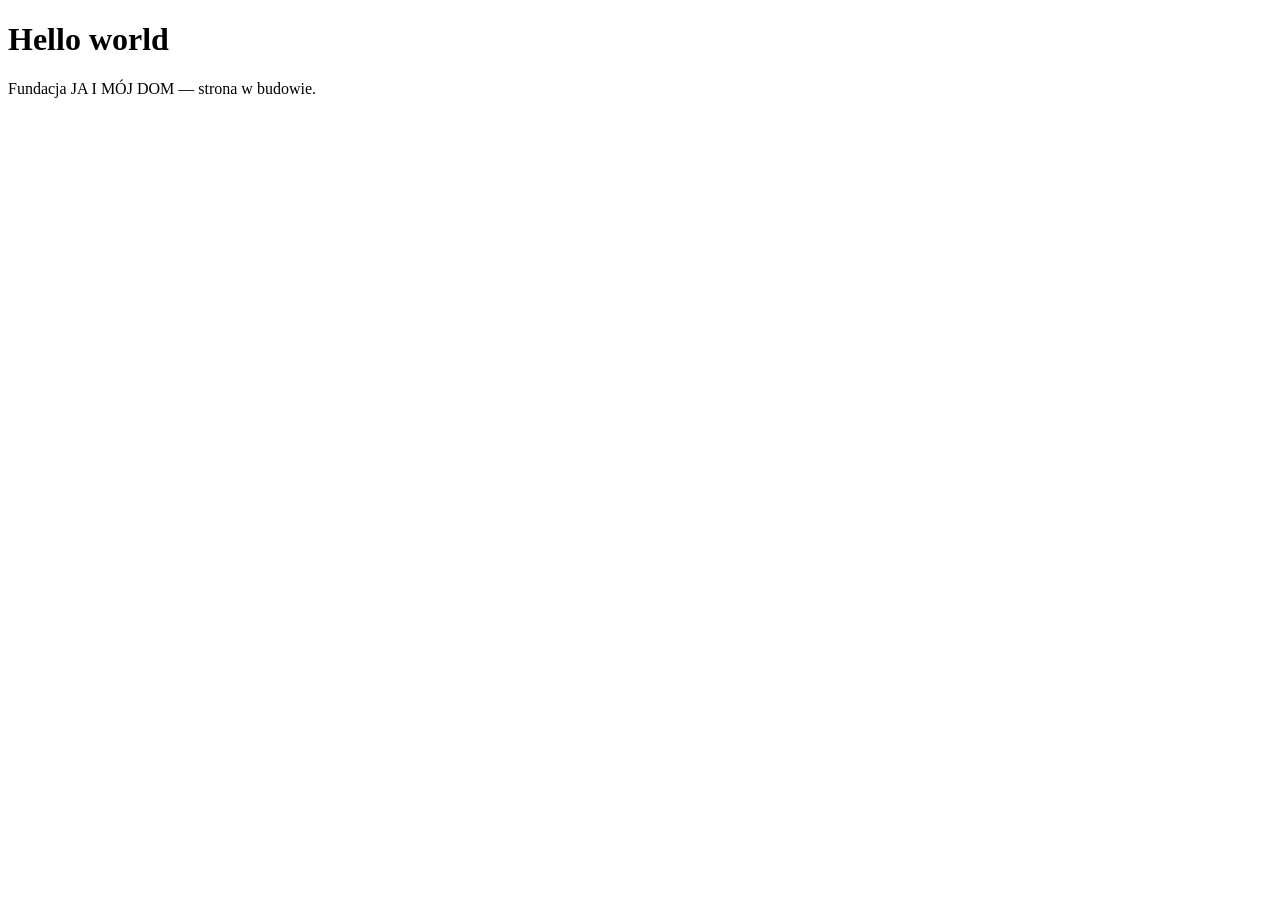
==== index.html @ e2058519 "Hello world" ====
<!doctype html>
<html lang="pl">
<head><meta charset="utf-8"><meta name="viewport" content="width=device-width,initial-scale=1"><title>Fundacja JA I MÓJ DOM</title></head>
<body><h1>Hello world</h1><p>Fundacja JA I MÓJ DOM — strona w budowie.</p></body>
</html>
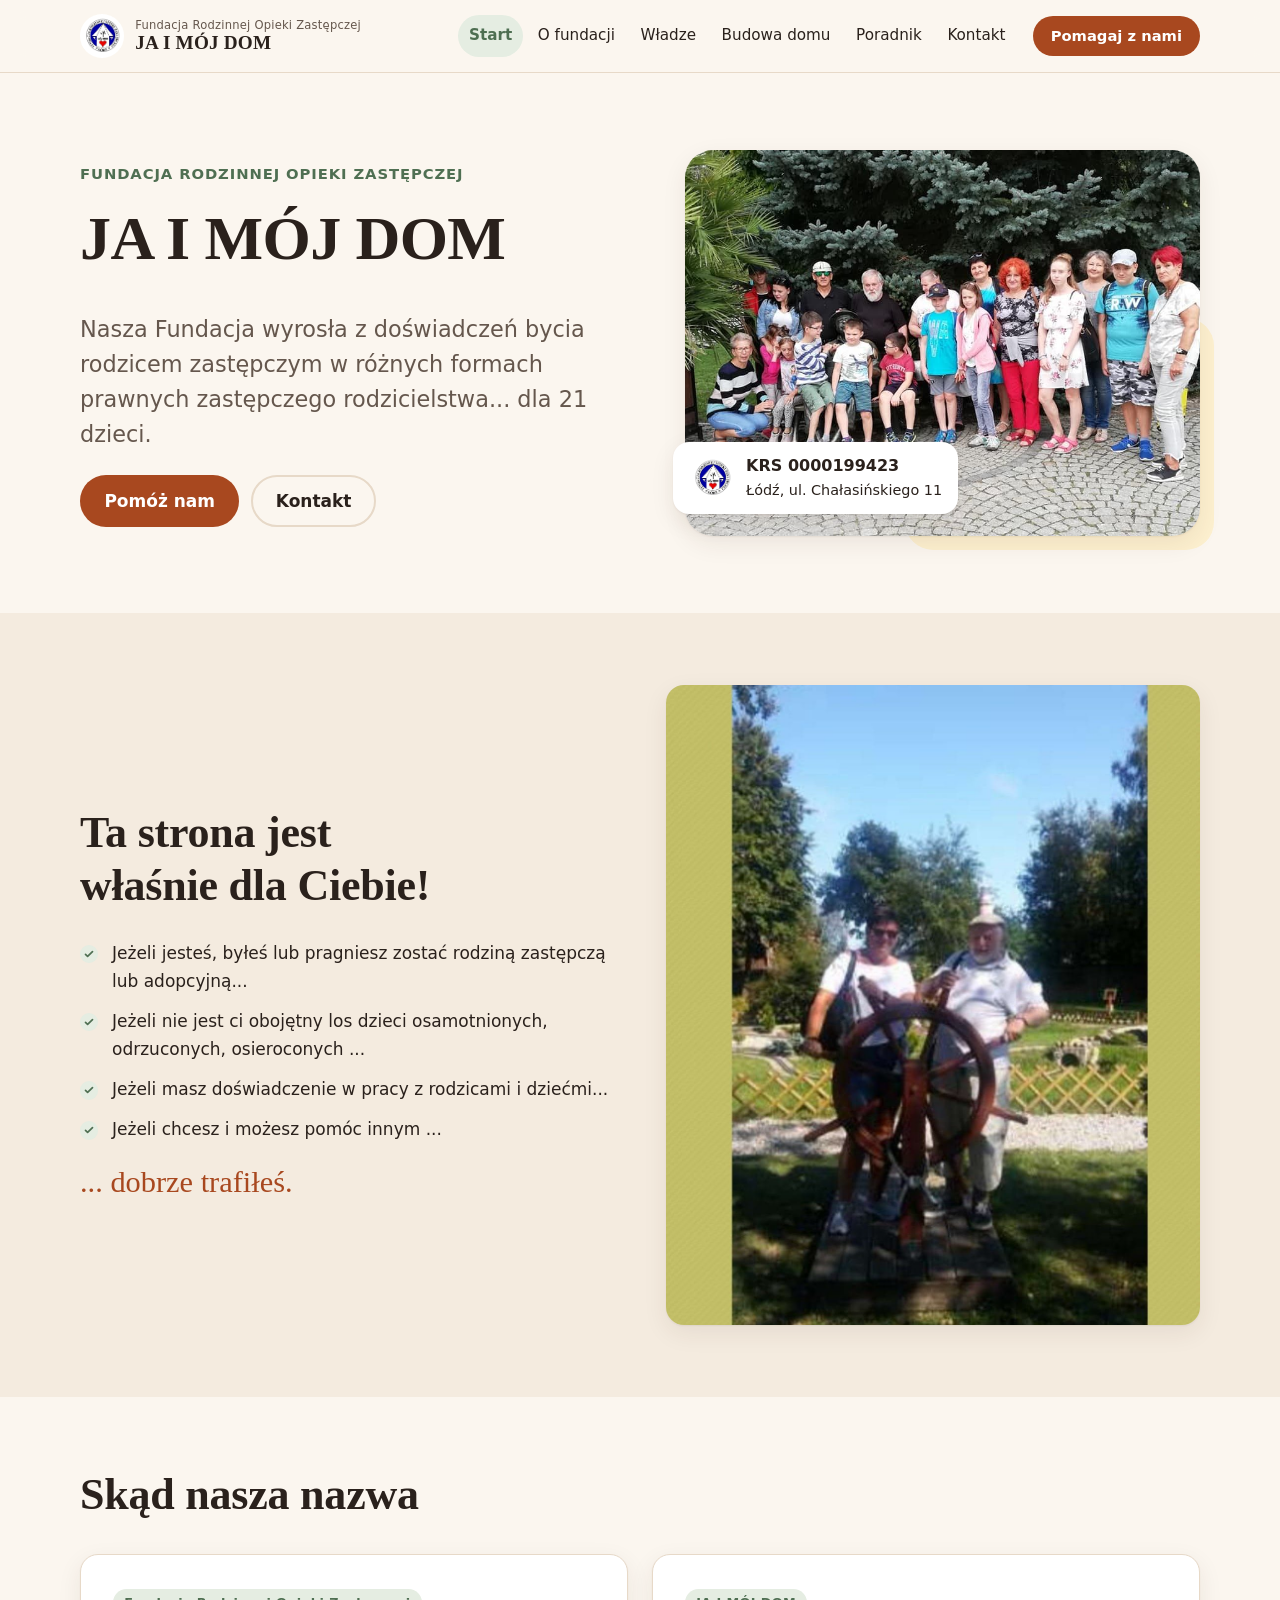
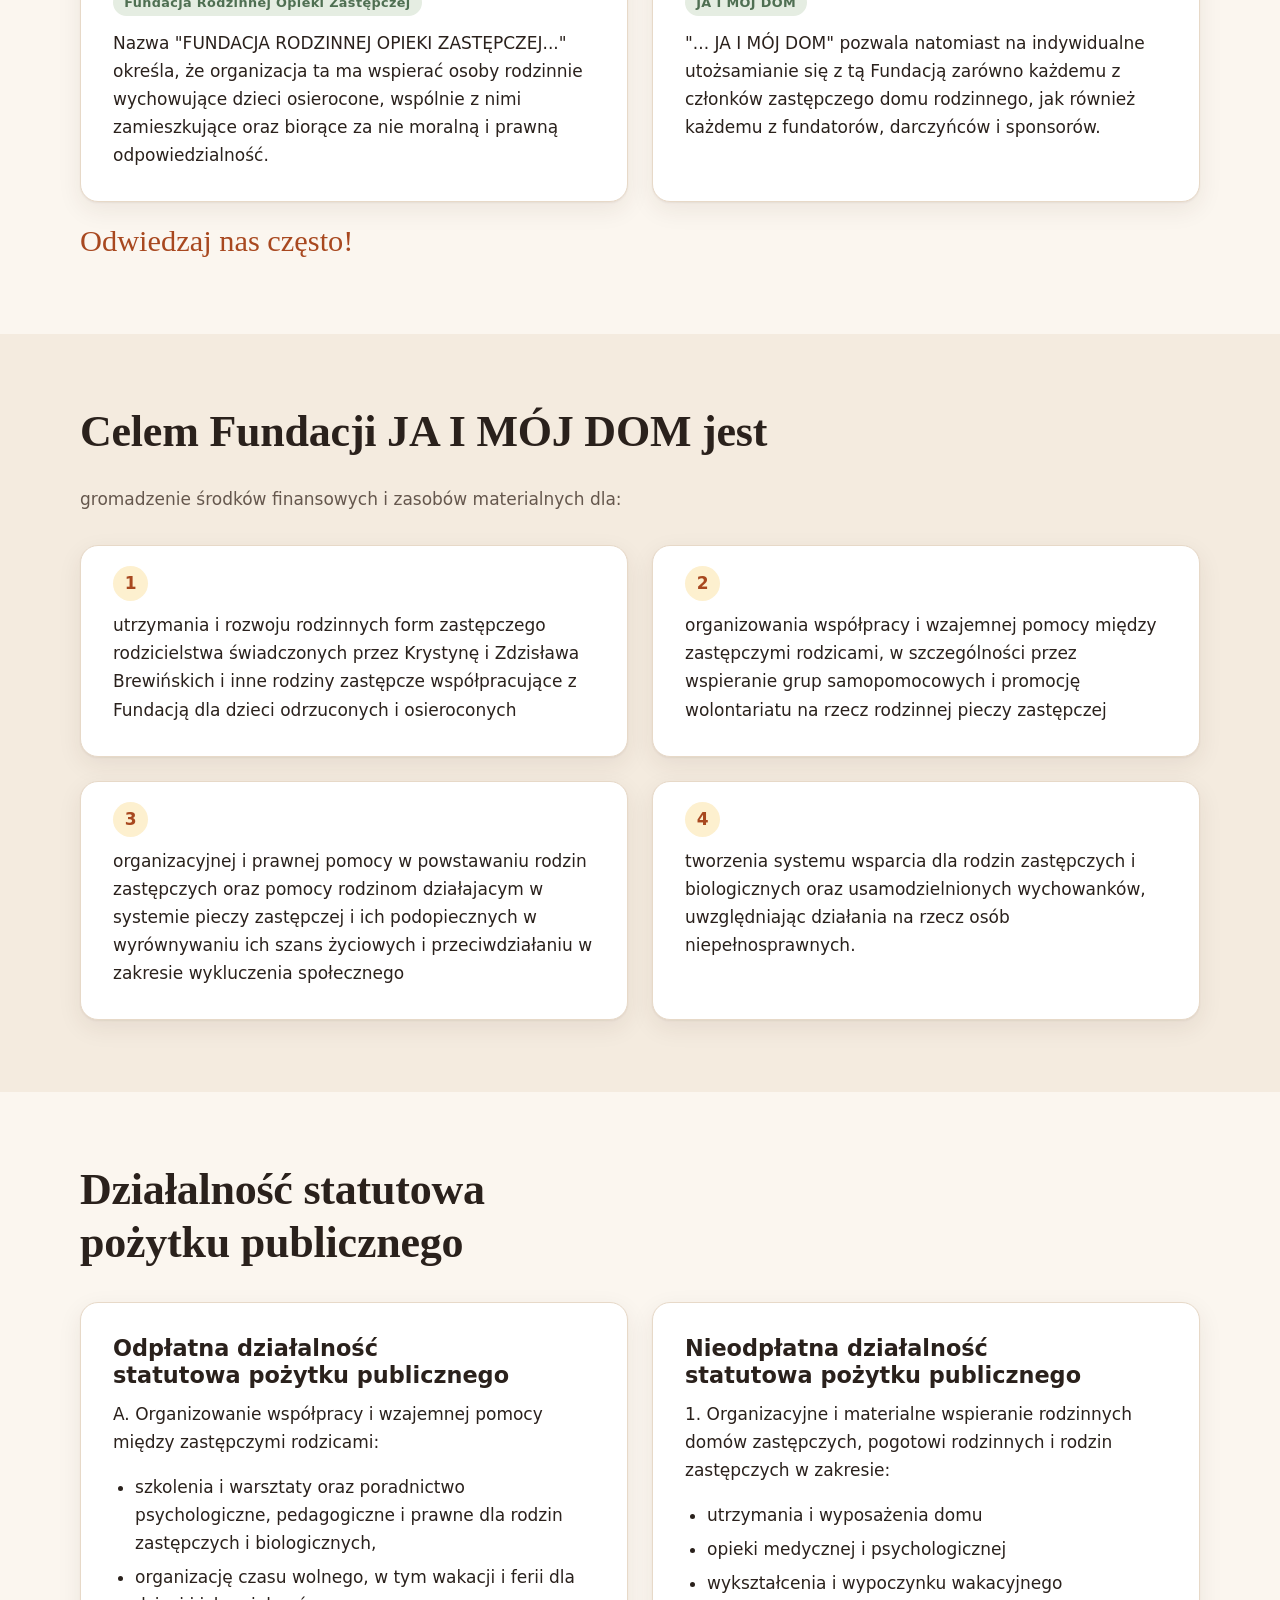
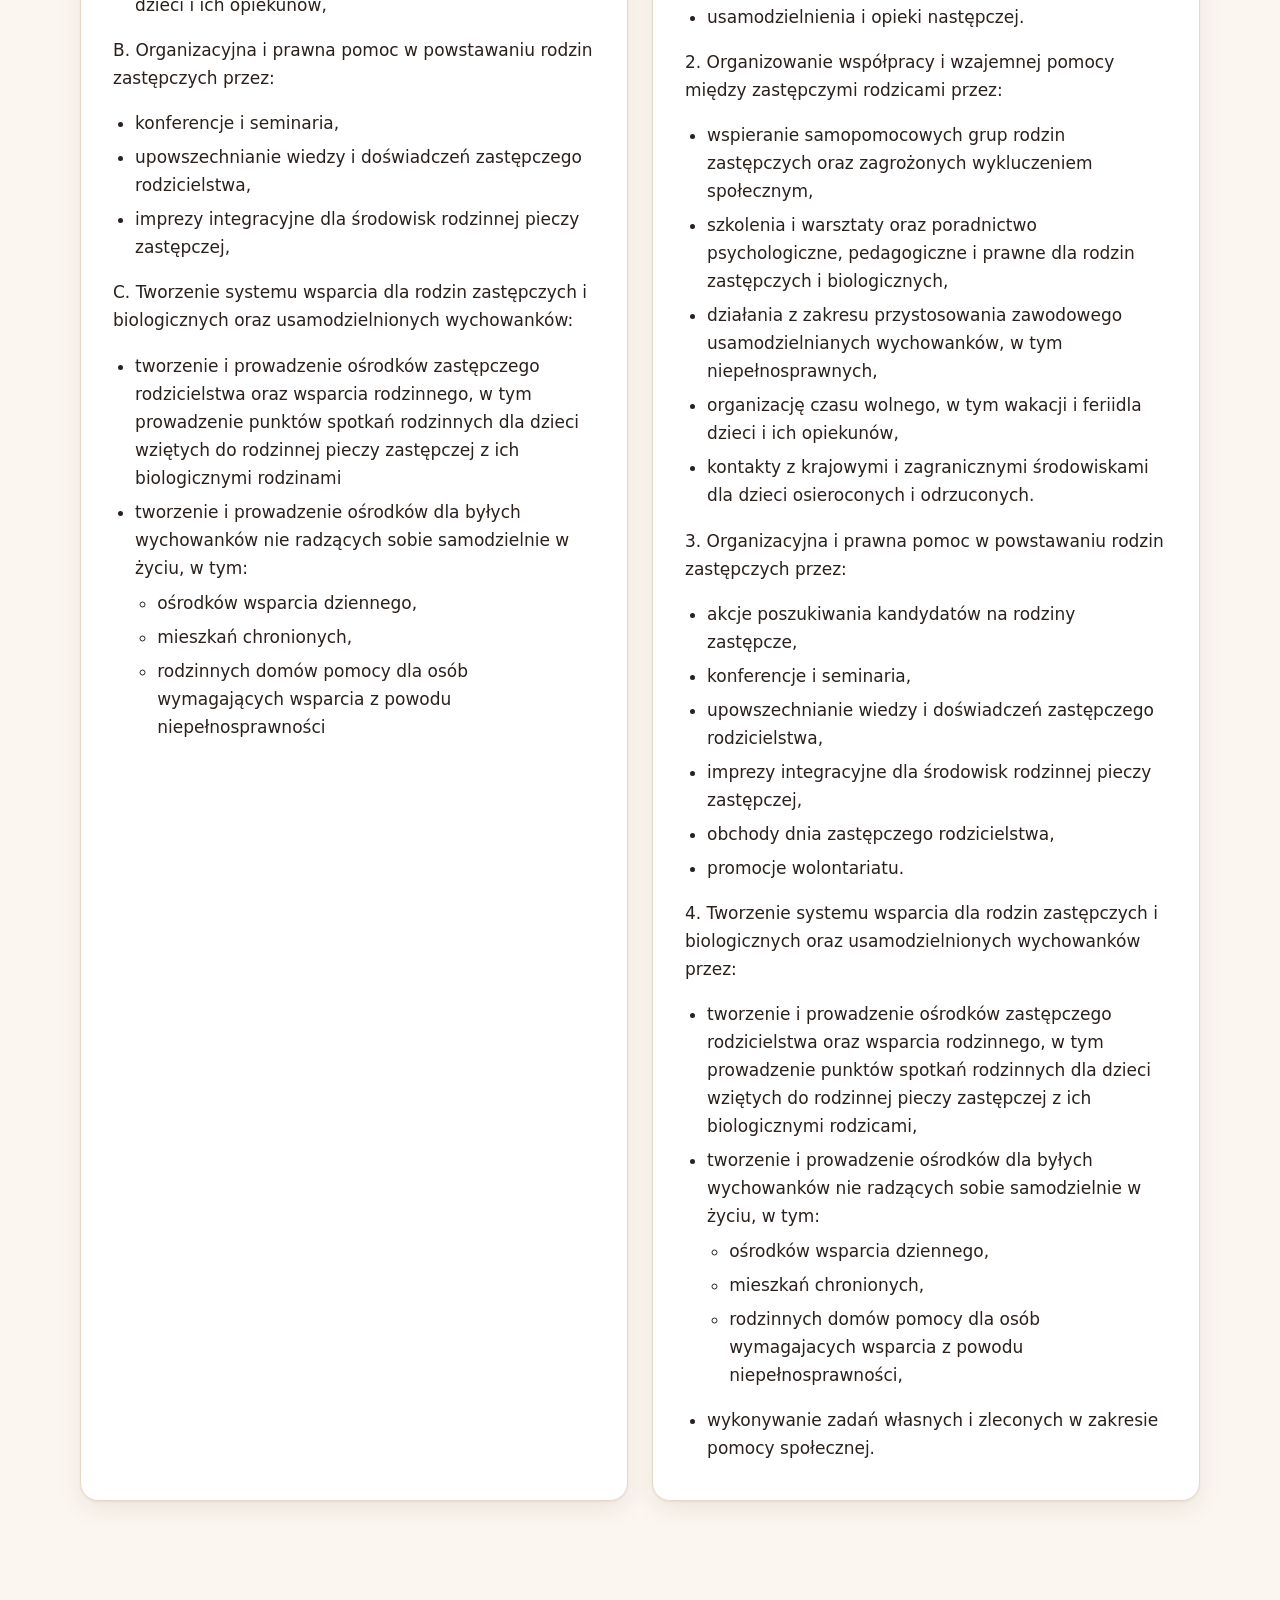
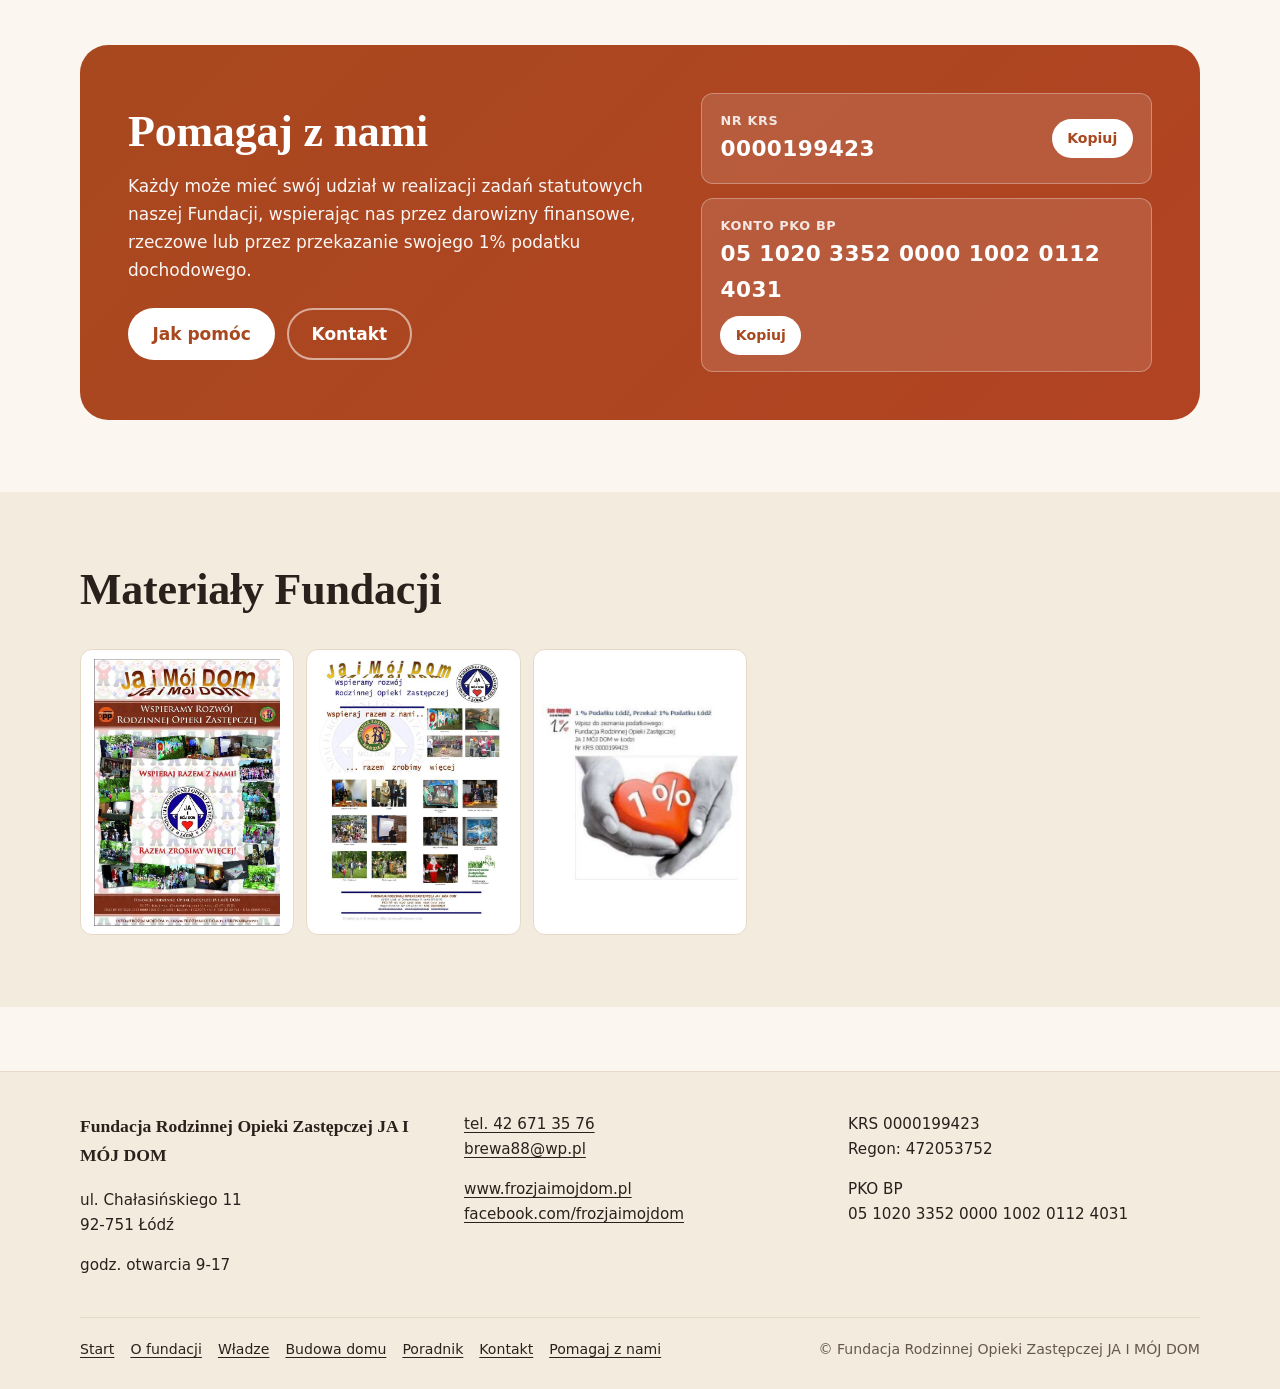
==== commit 937f5698: "Strona Fundacji JA I MÓJ DOM" ====
--- a/index.html
+++ b/index.html
@@ -1,5 +1,281 @@
 <!doctype html>
 <html lang="pl">
-<head><meta charset="utf-8"><meta name="viewport" content="width=device-width,initial-scale=1"><title>Fundacja JA I MÓJ DOM</title></head>
-<body><h1>Hello world</h1><p>Fundacja JA I MÓJ DOM — strona w budowie.</p></body>
+<head>
+<meta charset="utf-8">
+<meta name="viewport" content="width=device-width, initial-scale=1">
+<title>Fundacja JA I MÓJ DOM</title>
+<meta name="description" content="Fundacja Rodzinnej Opieki Zastępczej JA I MÓJ DOM z Łodzi wspiera rodziny zastępcze, dzieci osierocone i usamodzielnionych wychowanków.">
+<meta name="theme-color" content="#fbf6ef" media="(prefers-color-scheme: light)">
+<meta name="theme-color" content="#1d1916" media="(prefers-color-scheme: dark)">
+<meta property="og:type" content="website">
+<meta property="og:locale" content="pl_PL">
+<meta property="og:site_name" content="Fundacja Rodzinnej Opieki Zastępczej JA I MÓJ DOM">
+<meta property="og:title" content="Fundacja JA I MÓJ DOM">
+<meta property="og:description" content="Fundacja Rodzinnej Opieki Zastępczej JA I MÓJ DOM z Łodzi wspiera rodziny zastępcze, dzieci osierocone i usamodzielnionych wychowanków.">
+<meta property="og:image" content="images/z-zycia-fundacji-43.jpg">
+<link rel="icon" href="data:image/svg+xml,%3Csvg xmlns='http://www.w3.org/2000/svg' viewBox='0 0 64 64'%3E%3Crect width='64' height='64' rx='14' fill='%23b4532a'/%3E%3Cpath d='M12 31 32 14l20 17v19a2 2 0 0 1-2 2H14a2 2 0 0 1-2-2z' fill='%23fff7ee'/%3E%3Cpath d='M32 47s-10-6-10-12a5.5 5.5 0 0 1 10-3 5.5 5.5 0 0 1 10 3c0 6-10 12-10 12z' fill='%23d9412b'/%3E%3C/svg%3E">
+<link rel="stylesheet" href="style.css">
+<script>document.documentElement.classList.add('js')</script>
+</head>
+<body>
+<a class="skip-link" href="#tresc">Przejdź do treści</a>
+<header class="site-header">
+<div class="container header-inner">
+<a class="brand" href="index.html"><img src="images/logo.png" width="44" height="44" alt=""><span class="brand-text"><span class="brand-small">Fundacja Rodzinnej Opieki Zastępczej</span><span class="brand-name">JA I MÓJ DOM</span></span></a>
+<button class="nav-toggle" type="button" aria-expanded="false" aria-controls="menu"><span class="nav-toggle-bars" aria-hidden="true"></span><span class="visually-hidden">Menu</span></button>
+<nav class="site-nav" id="menu" aria-label="Menu główne">
+<ul role="list">
+<li><a href="index.html" aria-current="page">Start</a></li>
+<li><a href="o-fundacji.html">O fundacji</a></li>
+<li><a href="wladze-fundacji.html">Władze</a></li>
+<li><a href="budowa-rodzinnego-domu.html">Budowa domu</a></li>
+<li><a href="poradnik.html">Poradnik</a></li>
+<li><a href="kontakt.html">Kontakt</a></li>
+</ul>
+<a class="btn btn-primary btn-small" href="pomagaj-z-nami.html">Pomagaj z nami</a>
+</nav>
+</div>
+</header>
+<main id="tresc">
+<section class="hero">
+<div class="container hero-grid">
+<div>
+<span class="eyebrow">Fundacja Rodzinnej Opieki Zastępczej</span>
+<h1>JA I MÓJ DOM</h1>
+<p class="lead">Nasza Fundacja wyrosła z doświadczeń bycia rodzicem zastępczym w różnych formach prawnych zastępczego rodzicielstwa... dla 21 dzieci.</p>
+<div class="btn-row">
+<a class="btn btn-primary" href="pomagaj-z-nami.html">Pomóż nam</a>
+<a class="btn btn-secondary" href="kontakt.html">Kontakt</a>
+</div>
+</div>
+<div class="hero-media">
+<img src="images/z-zycia-fundacji-43.jpg" width="960" height="623" alt="Wspólne zdjęcie z działalności Fundacji JA I MÓJ DOM" fetchpriority="high">
+<div class="hero-badge"><img src="images/logo.png" width="198" height="198" alt="Logo Fundacji Rodzinnej Opieki Zastępczej JA I MÓJ DOM" loading="lazy" decoding="async"><span><strong>KRS 0000199423</strong>Łódź, ul. Chałasińskiego 11</span></div>
+</div>
+</div>
+</section>
+
+<section class="section section-alt" aria-labelledby="dla-ciebie">
+<div class="container split">
+<div>
+<h2 id="dla-ciebie">Ta strona jest właśnie dla Ciebie!</h2>
+<ul class="checklist">
+<li>Jeżeli jesteś, byłeś lub pragniesz zostać rodziną zastępczą lub adopcyjną...</li>
+<li>Jeżeli nie jest ci obojętny los dzieci osamotnionych, odrzuconych, osieroconych ...</li>
+<li>Jeżeli masz doświadczenie w pracy z rodzicami i dziećmi...</li>
+<li>Jeżeli chcesz i możesz pomóc innym ...</li>
+</ul>
+<p class="highlight">... dobrze trafiłeś.</p>
+</div>
+<div class="split-media">
+<img class="crop-portrait" src="images/start-01.jpg" width="1080" height="1320" alt="Zdjęcie z działalności Fundacji" loading="lazy" decoding="async">
+</div>
+</div>
+</section>
+
+<section class="section" aria-labelledby="nazwa">
+<div class="container">
+<div class="section-head">
+<h2 id="nazwa">Skąd nasza nazwa</h2>
+</div>
+<div class="grid grid-2">
+<div class="card">
+<span class="tag">Fundacja Rodzinnej Opieki Zastępczej</span>
+<p>Nazwa "FUNDACJA RODZINNEJ OPIEKI ZASTĘPCZEJ..." określa, że organizacja ta ma wspierać osoby rodzinnie wychowujące dzieci osierocone, wspólnie z nimi zamieszkujące oraz biorące za nie moralną i prawną odpowiedzialność.</p>
+</div>
+<div class="card">
+<span class="tag">JA I MÓJ DOM</span>
+<p>"... JA I MÓJ DOM" pozwala natomiast na indywidualne utożsamianie się z tą Fundacją zarówno każdemu z członków zastępczego domu rodzinnego, jak również każdemu z fundatorów, darczyńców i sponsorów.</p>
+</div>
+</div>
+<p class="highlight">Odwiedzaj nas często!</p>
+</div>
+</section>
+
+<section class="section section-alt" aria-labelledby="cel">
+<div class="container">
+<div class="section-head">
+<h2 id="cel">Celem Fundacji JA I MÓJ DOM jest</h2>
+<p>gromadzenie środków finansowych i zasobów materialnych dla:</p>
+</div>
+<div class="grid grid-2 num-cards">
+<div class="card num-card"><p>utrzymania i rozwoju rodzinnych form zastępczego rodzicielstwa świadczonych przez Krystynę i Zdzisława Brewińskich i inne rodziny zastępcze współpracujące z Fundacją dla dzieci odrzuconych i osieroconych</p></div>
+<div class="card num-card"><p>organizowania współpracy i wzajemnej pomocy między zastępczymi rodzicami, w szczególności przez wspieranie grup samopomocowych i promocję wolontariatu na rzecz rodzinnej pieczy zastępczej</p></div>
+<div class="card num-card"><p>organizacyjnej i prawnej pomocy w powstawaniu rodzin zastępczych oraz pomocy rodzinom działajacym w systemie pieczy zastępczej i ich podopiecznych w wyrównywaniu ich szans życiowych i przeciwdziałaniu w zakresie wykluczenia społecznego</p></div>
+<div class="card num-card"><p>tworzenia systemu wsparcia dla rodzin zastępczych i biologicznych oraz usamodzielnionych wychowanków, uwzględniając działania na rzecz osób niepełnosprawnych.</p></div>
+</div>
+</div>
+</section>
+
+<section class="section" aria-labelledby="dzialalnosc">
+<div class="container">
+<div class="section-head">
+<h2 id="dzialalnosc">Działalność statutowa pożytku publicznego</h2>
+</div>
+<div class="grid grid-2">
+<div class="card">
+<h3>Odpłatna działalność statutowa pożytku publicznego</h3>
+<p>A. Organizowanie współpracy i wzajemnej pomocy między zastępczymi rodzicami:</p>
+<ul><li>szkolenia i warsztaty oraz poradnictwo psychologiczne, pedagogiczne i prawne dla rodzin zastępczych i biologicznych,</li><li>organizację czasu wolnego, w tym wakacji i ferii dla dzieci i ich opiekunów,</li></ul>
+<p>B. Organizacyjna i prawna pomoc w powstawaniu rodzin zastępczych przez:</p>
+<ul><li>konferencje i seminaria,</li><li>upowszechnianie wiedzy i doświadczeń zastępczego rodzicielstwa,</li><li>imprezy integracyjne dla środowisk rodzinnej pieczy zastępczej,</li></ul>
+<p>C. Tworzenie systemu wsparcia dla rodzin zastępczych i biologicznych oraz usamodzielnionych wychowanków:</p>
+<ul><li>tworzenie i prowadzenie ośrodków zastępczego rodzicielstwa oraz wsparcia rodzinnego, w tym prowadzenie punktów spotkań rodzinnych dla dzieci wziętych do rodzinnej pieczy zastępczej z ich biologicznymi rodzinami</li><li>tworzenie i prowadzenie ośrodków dla byłych wychowanków nie radzących sobie samodzielnie w życiu, w tym:<ul><li>ośrodków wsparcia dziennego,</li><li>mieszkań chronionych,</li><li>rodzinnych domów pomocy dla osób wymagających wsparcia z powodu niepełnosprawności</li></ul></li></ul>
+</div>
+<div class="card">
+<h3>Nieodpłatna działalność statutowa pożytku publicznego</h3>
+<p>1. Organizacyjne i materialne wspieranie rodzinnych domów zastępczych, pogotowi rodzinnych i rodzin zastępczych w zakresie:</p>
+<ul><li>utrzymania i wyposażenia domu</li><li>opieki medycznej i psychologicznej</li><li>wykształcenia i wypoczynku wakacyjnego</li><li>usamodzielnienia i opieki następczej.</li></ul>
+<p>2. Organizowanie współpracy i wzajemnej pomocy między zastępczymi rodzicami przez:</p>
+<ul><li>wspieranie samopomocowych grup rodzin zastępczych oraz zagrożonych wykluczeniem społecznym,</li><li>szkolenia i warsztaty oraz poradnictwo psychologiczne, pedagogiczne i prawne dla rodzin zastępczych i biologicznych,</li><li>działania z zakresu przystosowania zawodowego usamodzielnianych wychowanków, w tym niepełnosprawnych,</li><li>organizację czasu wolnego, w tym wakacji i feriidla dzieci i ich opiekunów,</li><li>kontakty z krajowymi i zagranicznymi środowiskami dla dzieci osieroconych i odrzuconych.</li></ul>
+<p>3. Organizacyjna i prawna pomoc w powstawaniu rodzin zastępczych przez:</p>
+<ul><li>akcje poszukiwania kandydatów na rodziny zastępcze,</li><li>konferencje i seminaria,</li><li>upowszechnianie wiedzy i doświadczeń zastępczego rodzicielstwa,</li><li>imprezy integracyjne dla środowisk rodzinnej pieczy zastępczej,</li><li>obchody dnia zastępczego rodzicielstwa,</li><li>promocje wolontariatu.</li></ul>
+<p>4. Tworzenie systemu wsparcia dla rodzin zastępczych i biologicznych oraz usamodzielnionych wychowanków przez:</p>
+<ul><li>tworzenie i prowadzenie ośrodków zastępczego rodzicielstwa oraz wsparcia rodzinnego, w tym prowadzenie punktów spotkań rodzinnych dla dzieci wziętych do rodzinnej pieczy zastępczej z ich biologicznymi rodzicami,</li><li>tworzenie i prowadzenie ośrodków dla byłych wychowanków nie radzących sobie samodzielnie w życiu, w tym:<ul><li>ośrodków wsparcia dziennego,</li><li>mieszkań chronionych,</li><li>rodzinnych domów pomocy dla osób wymagajacych wsparcia z powodu niepełnosprawności,</li></ul></li><li>wykonywanie zadań własnych i zleconych w zakresie pomocy społecznej.</li></ul>
+</div>
+</div>
+</div>
+</section>
+
+<section class="section" aria-labelledby="wesprzyj">
+<div class="container">
+<div class="support">
+<div>
+<h2 id="wesprzyj">Pomagaj z nami</h2>
+<p>Każdy może mieć swój udział w realizacji zadań statutowych naszej Fundacji, wspierając nas przez darowizny finansowe, rzeczowe lub przez przekazanie swojego 1% podatku dochodowego.</p>
+<div class="btn-row">
+<a class="btn btn-primary" href="pomagaj-z-nami.html">Jak pomóc</a>
+<a class="btn btn-secondary" href="kontakt.html">Kontakt</a>
+</div>
+</div>
+<div class="pay-stack">
+<div class="pay"><span><span class="pay-label">Nr KRS</span><span class="pay-value">0000199423</span></span><button class="copy-btn" type="button" data-copy="0000199423">Kopiuj</button></div>
+<div class="pay"><span><span class="pay-label">Konto PKO BP</span><span class="pay-value">05 1020 3352 0000 1002 0112 4031</span></span><button class="copy-btn" type="button" data-copy="05102033520000100201124031">Kopiuj</button></div>
+</div>
+</div>
+</div>
+</section>
+
+<section class="section section-alt" aria-labelledby="materialy">
+<div class="container">
+<div class="section-head">
+<h2 id="materialy">Materiały Fundacji</h2>
+</div>
+<div class="gallery-contain">
+<ul class="gallery" role="list">
+<li><a href="images/start-02.jpg" class="gallery-link" data-w="595" data-h="855"><img src="images/thumbs/start-02.jpg" width="595" height="855" alt="Plakat Fundacji JA I MÓJ DOM „Wspieraj razem z nami”" loading="lazy" decoding="async"></a></li>
+<li><a href="images/start-03.jpg" class="gallery-link" data-w="1240" data-h="1754"><img src="images/thumbs/start-03.jpg" width="640" height="905" alt="Plakat Fundacji JA I MÓJ DOM ze zdjęciami z działalności" loading="lazy" decoding="async"></a></li>
+<li><a href="images/start-04.jpg" class="gallery-link" data-w="462" data-h="415"><img src="images/thumbs/start-04.jpg" width="462" height="415" alt="Grafika: 1% podatku dla Fundacji JA I MÓJ DOM, KRS 0000199423" loading="lazy" decoding="async"></a></li>
+</ul>
+</div>
+</div>
+</section>
+
+</main>
+<footer class="site-footer">
+<div class="container footer-grid">
+<div>
+<p class="footer-name">Fundacja Rodzinnej Opieki Zastępczej JA I MÓJ DOM</p>
+<address>ul. Chałasińskiego 11<br>92-751 Łódź</address>
+<p>godz. otwarcia 9-17</p>
+</div>
+<div>
+<p><a href="tel:+48426713576">tel. 42 671 35 76</a><br><a href="mailto:brewa88@wp.pl">brewa88@wp.pl</a></p>
+<p><a href="http://www.frozjaimojdom.pl/">www.frozjaimojdom.pl</a><br><a href="https://www.facebook.com/frozjaimojdom/">facebook.com/frozjaimojdom</a></p>
+</div>
+<div>
+<p>KRS 0000199423<br>Regon: 472053752</p>
+<p>PKO BP<br><span class="nowrap">05 1020 3352 0000 1002 0112 4031</span></p>
+</div>
+</div>
+<div class="container footer-bottom">
+<nav aria-label="Menu w stopce"><ul role="list"><li><a href="index.html">Start</a></li>
+<li><a href="o-fundacji.html">O fundacji</a></li>
+<li><a href="wladze-fundacji.html">Władze</a></li>
+<li><a href="budowa-rodzinnego-domu.html">Budowa domu</a></li>
+<li><a href="poradnik.html">Poradnik</a></li>
+<li><a href="kontakt.html">Kontakt</a></li>
+<li><a href="pomagaj-z-nami.html">Pomagaj z nami</a></li></ul></nav>
+<p>© Fundacja Rodzinnej Opieki Zastępczej JA I MÓJ DOM</p>
+</div>
+</footer>
+<dialog class="lightbox" aria-label="Podgląd zdjęcia">
+<button class="lightbox-close" type="button" aria-label="Zamknij">×</button>
+<button class="lightbox-prev" type="button" aria-label="Poprzednie zdjęcie">‹</button>
+<img src="" alt="">
+<button class="lightbox-next" type="button" aria-label="Następne zdjęcie">›</button>
+</dialog>
+<script>
+document.documentElement.classList.add('js');
+(function () {
+  var toggle = document.querySelector('.nav-toggle');
+  var nav = document.getElementById('menu');
+  if (toggle && nav) {
+    toggle.addEventListener('click', function () {
+      var open = toggle.getAttribute('aria-expanded') === 'true';
+      toggle.setAttribute('aria-expanded', String(!open));
+      nav.classList.toggle('open', !open);
+    });
+    document.addEventListener('keydown', function (e) {
+      if (e.key === 'Escape' && nav.classList.contains('open')) {
+        toggle.setAttribute('aria-expanded', 'false');
+        nav.classList.remove('open');
+        toggle.focus();
+      }
+    });
+  }
+
+  document.querySelectorAll('[data-copy]').forEach(function (btn) {
+    btn.addEventListener('click', function () {
+      var text = btn.getAttribute('data-copy');
+      var label = btn.textContent;
+      var done = function () {
+        btn.textContent = 'Skopiowano';
+        btn.classList.add('copied');
+        setTimeout(function () { btn.textContent = label; btn.classList.remove('copied'); }, 2000);
+      };
+      if (navigator.clipboard && window.isSecureContext) {
+        navigator.clipboard.writeText(text).then(done, function () { fallback(text); done(); });
+      } else { fallback(text); done(); }
+    });
+  });
+  function fallback(text) {
+    var ta = document.createElement('textarea');
+    ta.value = text; ta.setAttribute('readonly', ''); ta.style.position = 'fixed'; ta.style.opacity = '0';
+    document.body.appendChild(ta); ta.select();
+    try { document.execCommand('copy'); } catch (e) {}
+    document.body.removeChild(ta);
+  }
+
+  var box = document.querySelector('.lightbox');
+  if (!box || typeof box.showModal !== 'function') return;
+  var img = box.querySelector('img');
+  var items = [], idx = 0;
+  function show(i) {
+    idx = (i + items.length) % items.length;
+    var a = items[idx];
+    img.src = a.getAttribute('href');
+    img.alt = a.querySelector('img').alt;
+  }
+  document.querySelectorAll('.gallery').forEach(function (g) {
+    var links = Array.prototype.slice.call(g.querySelectorAll('a.gallery-link'));
+    links.forEach(function (a, i) {
+      a.addEventListener('click', function (e) {
+        e.preventDefault();
+        items = links; show(i); box.showModal();
+      });
+    });
+  });
+  box.querySelector('.lightbox-close').addEventListener('click', function () { box.close(); });
+  box.querySelector('.lightbox-prev').addEventListener('click', function () { show(idx - 1); });
+  box.querySelector('.lightbox-next').addEventListener('click', function () { show(idx + 1); });
+  box.addEventListener('click', function (e) { if (e.target === box) box.close(); });
+  box.addEventListener('keydown', function (e) {
+    if (e.key === 'ArrowLeft') show(idx - 1);
+    if (e.key === 'ArrowRight') show(idx + 1);
+  });
+  box.addEventListener('close', function () { img.src = ''; });
+})();
+</script>
+</body>
 </html>
--- a/style.css
+++ b/style.css
@@ -0,0 +1,410 @@
+:root {
+  --bg: #fbf6ef;
+  --bg-alt: #f4ebdf;
+  --surface: #ffffff;
+  --surface-2: #fff9f2;
+  --text: #2a211c;
+  --muted: #65574d;
+  --line: #e7d9c8;
+  --primary: #a8481f;
+  --primary-hover: #8c3a17;
+  --on-primary: #ffffff;
+  --accent: #4f6f52;
+  --accent-soft: #e5ede2;
+  --honey: #f3c969;
+  --honey-soft: #fdf0cf;
+  --heart: #c8372a;
+  --shadow: 0 1px 2px rgb(60 35 20 / .06), 0 8px 24px rgb(60 35 20 / .08);
+  --radius: 18px;
+  --radius-sm: 12px;
+  --container: 1120px;
+  --font: system-ui, -apple-system, "Segoe UI", Roboto, "Helvetica Neue", Arial, "Noto Sans", sans-serif;
+  --font-serif: "Iowan Old Style", "Palatino Linotype", Palatino, "Book Antiqua", Georgia, "Times New Roman", serif;
+  --step--1: clamp(.875rem, .85rem + .1vw, .925rem);
+  --step-0: clamp(1rem, .97rem + .15vw, 1.0625rem);
+  --step-1: clamp(1.2rem, 1.12rem + .4vw, 1.4rem);
+  --step-2: clamp(1.45rem, 1.3rem + .75vw, 1.9rem);
+  --step-3: clamp(1.85rem, 1.55rem + 1.5vw, 2.75rem);
+  --step-4: clamp(2.3rem, 1.8rem + 2.6vw, 3.9rem);
+  color-scheme: light dark;
+}
+
+@media (prefers-color-scheme: dark) {
+  :root {
+    --bg: #1d1916;
+    --bg-alt: #24201c;
+    --surface: #2a2420;
+    --surface-2: #302924;
+    --text: #f3ebe2;
+    --muted: #c4b5a8;
+    --line: #42382f;
+    --primary: #f0a27a;
+    --primary-hover: #f6b896;
+    --on-primary: #2a1409;
+    --accent: #a9c7a6;
+    --accent-soft: #2c3529;
+    --honey: #e9bd5b;
+    --honey-soft: #3a311d;
+    --heart: #f07a6c;
+    --shadow: 0 1px 2px rgb(0 0 0 / .3), 0 8px 24px rgb(0 0 0 / .25);
+  }
+}
+
+*, *::before, *::after { box-sizing: border-box; }
+
+html { -webkit-text-size-adjust: 100%; scroll-padding-top: 6rem; }
+@media (prefers-reduced-motion: no-preference) { html { scroll-behavior: smooth; } }
+
+body {
+  margin: 0;
+  background: var(--bg);
+  color: var(--text);
+  font-family: var(--font);
+  font-size: var(--step-0);
+  line-height: 1.65;
+  text-rendering: optimizeLegibility;
+}
+
+img { max-width: 100%; height: auto; display: block; }
+
+h1, h2, h3, h4 { line-height: 1.2; margin: 0 0 .6em; text-wrap: balance; }
+h1 { font-family: var(--font-serif); font-size: var(--step-4); letter-spacing: -.01em; }
+h2 { font-family: var(--font-serif); font-size: var(--step-3); letter-spacing: -.005em; }
+h3 { font-size: var(--step-1); }
+p { margin: 0 0 1em; }
+ul, ol { margin: 0 0 1em; padding-left: 1.3em; }
+li { margin-bottom: .35em; }
+li > ul, li > ol { margin-top: .4em; }
+strong { font-weight: 650; }
+
+a { color: var(--primary); text-underline-offset: .18em; text-decoration-thickness: .08em; }
+a:hover { color: var(--primary-hover); }
+
+:focus-visible { outline: 3px solid var(--honey); outline-offset: 3px; border-radius: 6px; }
+
+.visually-hidden {
+  position: absolute !important; width: 1px; height: 1px; overflow: hidden;
+  clip: rect(0 0 0 0); white-space: nowrap; margin: -1px; padding: 0; border: 0;
+}
+
+.skip-link {
+  position: absolute; left: 1rem; top: -100px; z-index: 100;
+  background: var(--primary); color: var(--on-primary); padding: .6rem 1rem; border-radius: 10px;
+}
+.skip-link:focus { top: 1rem; }
+
+.container { width: min(100% - 2rem, var(--container)); margin-inline: auto; }
+.narrow { max-width: 760px; }
+.nowrap { white-space: nowrap; }
+
+.site-header {
+  position: sticky; top: 0; z-index: 50;
+  background: color-mix(in srgb, var(--bg) 88%, transparent);
+  backdrop-filter: saturate(1.4) blur(12px);
+  -webkit-backdrop-filter: saturate(1.4) blur(12px);
+  border-bottom: 1px solid var(--line);
+}
+.header-inner { display: flex; align-items: center; gap: 1rem; min-height: 4.5rem; }
+
+.brand { display: flex; align-items: center; gap: .7rem; text-decoration: none; color: var(--text); margin-right: auto; }
+.brand img { width: 44px; height: 44px; border-radius: 50%; background: #fff; }
+.brand-text { display: flex; flex-direction: column; line-height: 1.1; }
+.brand-small { font-size: .72rem; color: var(--muted); letter-spacing: .02em; }
+.brand-name { font-family: var(--font-serif); font-weight: 700; font-size: 1.2rem; letter-spacing: .01em; }
+
+.site-nav { display: flex; align-items: center; gap: 1rem; }
+.site-nav ul { display: flex; gap: .2rem; list-style: none; margin: 0; padding: 0; }
+.site-nav li { margin: 0; }
+.site-nav ul a {
+  display: block; padding: .5rem .7rem; border-radius: 999px;
+  color: var(--text); text-decoration: none; font-weight: 500; font-size: .95rem;
+}
+.site-nav ul a:hover { background: var(--bg-alt); }
+.site-nav ul a[aria-current="page"] { background: var(--accent-soft); color: var(--accent); font-weight: 650; }
+
+.nav-toggle {
+  display: none; width: 44px; height: 44px; border: 1px solid var(--line); border-radius: 12px;
+  background: var(--surface); color: var(--text); cursor: pointer; padding: 0;
+  align-items: center; justify-content: center;
+}
+.nav-toggle-bars, .nav-toggle-bars::before, .nav-toggle-bars::after {
+  display: block; width: 20px; height: 2px; background: currentColor; border-radius: 2px; position: relative;
+  transition: transform .2s ease, background-color .2s ease;
+}
+.nav-toggle-bars::before, .nav-toggle-bars::after { content: ""; position: absolute; left: 0; }
+.nav-toggle-bars::before { top: -6px; }
+.nav-toggle-bars::after { top: 6px; }
+.nav-toggle[aria-expanded="true"] .nav-toggle-bars { background: transparent; }
+.nav-toggle[aria-expanded="true"] .nav-toggle-bars::before { transform: translateY(6px) rotate(45deg); }
+.nav-toggle[aria-expanded="true"] .nav-toggle-bars::after { transform: translateY(-6px) rotate(-45deg); }
+
+@media (max-width: 1020px) {
+  .js .nav-toggle { display: inline-flex; }
+  .site-nav { flex-wrap: wrap; }
+  .js .site-nav {
+    display: none; position: absolute; left: 0; right: 0; top: 100%;
+    flex-direction: column; align-items: stretch; gap: .75rem;
+    background: var(--bg); border-bottom: 1px solid var(--line); box-shadow: var(--shadow);
+    padding: .75rem 1rem 1.25rem;
+  }
+  .js .site-nav.open { display: flex; }
+  .js .site-nav ul { flex-direction: column; }
+  .js .site-nav ul a { padding: .75rem 1rem; border-radius: 12px; font-size: 1.05rem; }
+  .header-inner { position: relative; }
+  html:not(.js) .header-inner { flex-wrap: wrap; padding-block: .5rem; }
+  html:not(.js) .site-nav ul { flex-wrap: wrap; }
+}
+
+.btn {
+  display: inline-flex; align-items: center; justify-content: center; gap: .5rem;
+  padding: .85rem 1.4rem; border-radius: 999px; border: 2px solid transparent;
+  font: inherit; font-weight: 650; line-height: 1.2; text-decoration: none; cursor: pointer;
+  transition: background-color .15s ease, color .15s ease, border-color .15s ease, transform .15s ease;
+}
+.btn:active { transform: translateY(1px); }
+.btn-primary { background: var(--primary); color: var(--on-primary); }
+.btn-primary:hover { background: var(--primary-hover); color: var(--on-primary); }
+.btn-secondary { background: transparent; color: var(--text); border-color: var(--line); }
+.btn-secondary:hover { border-color: var(--primary); color: var(--primary); }
+.btn-small { padding: .55rem 1rem; font-size: .92rem; }
+.btn-row { display: flex; flex-wrap: wrap; gap: .75rem; margin-top: 1.5rem; }
+.site-nav .btn[aria-current="page"] { box-shadow: inset 0 0 0 2px var(--on-primary); }
+
+.hero { padding-block: clamp(2.5rem, 6vw, 5rem); }
+.hero-grid { display: grid; gap: clamp(2rem, 5vw, 4rem); align-items: center; grid-template-columns: 1.05fr 1fr; }
+.eyebrow {
+  display: inline-block; font-size: var(--step--1); font-weight: 650; letter-spacing: .06em; text-transform: uppercase;
+  color: var(--accent); margin-bottom: .9rem;
+}
+.lead { font-size: var(--step-1); color: var(--muted); line-height: 1.55; max-width: 38ch; }
+.hero-media { position: relative; }
+.hero-media img { border-radius: 28px; box-shadow: var(--shadow); aspect-ratio: 4 / 3; object-fit: cover; width: 100%; }
+.hero-media::before {
+  content: ""; position: absolute; inset: auto -14px -14px auto; width: 60%; height: 60%;
+  background: var(--honey-soft); border-radius: 28px; z-index: -1;
+}
+.hero-badge {
+  position: absolute; left: -12px; bottom: 22px; background: var(--surface); border-radius: 16px;
+  padding: .7rem 1rem; box-shadow: var(--shadow); display: flex; align-items: center; gap: .7rem; font-size: .9rem;
+}
+.hero-badge img { width: 46px; height: 46px; border-radius: 50%; box-shadow: none; aspect-ratio: auto; }
+.hero-badge strong { display: block; font-size: 1rem; }
+
+.page-hero { padding-block: clamp(2.25rem, 5vw, 4rem) clamp(1.25rem, 3vw, 2rem); }
+.page-hero h1 { font-size: var(--step-3); margin-bottom: .4em; }
+.page-hero .lead { max-width: 60ch; }
+
+.section { padding-block: clamp(2.5rem, 6vw, 4.5rem); }
+.section-alt { background: var(--bg-alt); }
+.section-head { max-width: 720px; margin-bottom: 2rem; }
+.section-head p { color: var(--muted); }
+
+.card {
+  background: var(--surface); border: 1px solid var(--line); border-radius: var(--radius);
+  padding: clamp(1.25rem, 3vw, 2rem); box-shadow: var(--shadow);
+}
+.card > :last-child { margin-bottom: 0; }
+.card h3 { margin-bottom: .5em; }
+.card-soft { background: var(--surface-2); box-shadow: none; }
+
+.grid { display: grid; gap: clamp(1rem, 2.5vw, 1.5rem); }
+.grid-2 { grid-template-columns: repeat(2, minmax(0, 1fr)); }
+.grid-3 { grid-template-columns: repeat(3, minmax(0, 1fr)); }
+.grid-auto { grid-template-columns: repeat(auto-fill, minmax(min(100%, 280px), 1fr)); }
+
+.split { display: grid; grid-template-columns: 1fr 1fr; gap: clamp(1.5rem, 4vw, 3.5rem); align-items: center; }
+.split-media img { border-radius: var(--radius); box-shadow: var(--shadow); }
+
+.checklist { list-style: none; padding: 0; }
+.checklist li { position: relative; padding-left: 2rem; margin-bottom: .75rem; }
+.checklist li::before {
+  content: ""; position: absolute; left: 0; top: .35em; width: 1.15rem; height: 1.15rem; border-radius: 50%;
+  background: var(--accent-soft) url("data:image/svg+xml,%3Csvg xmlns='http://www.w3.org/2000/svg' viewBox='0 0 20 20'%3E%3Cpath d='M5 10.5l3 3 7-7' fill='none' stroke='%234f6f52' stroke-width='2.4' stroke-linecap='round' stroke-linejoin='round'/%3E%3C/svg%3E") center / 75% no-repeat;
+}
+
+.highlight { font-family: var(--font-serif); font-size: var(--step-2); line-height: 1.3; color: var(--primary); margin: 1.25rem 0 0; }
+
+.num-cards { counter-reset: n; }
+.num-card { position: relative; padding-top: 4.1rem; }
+.num-card::before {
+  counter-increment: n; content: counter(n);
+  position: absolute; top: 1.25rem; left: clamp(1.25rem, 3vw, 2rem);
+  width: 2.2rem; height: 2.2rem; border-radius: 50%; display: grid; place-items: center;
+  background: var(--honey-soft); color: var(--primary); font-weight: 700;
+}
+
+.tag {
+  display: inline-block; font-size: .8rem; font-weight: 650; letter-spacing: .03em;
+  background: var(--accent-soft); color: var(--accent); border-radius: 999px; padding: .2rem .7rem; margin-bottom: .8rem;
+}
+
+.support {
+  background: linear-gradient(135deg, var(--primary), color-mix(in srgb, var(--primary) 70%, var(--heart)));
+  color: var(--on-primary); border-radius: 28px; padding: clamp(1.75rem, 5vw, 3rem);
+  display: grid; grid-template-columns: 1.2fr 1fr; gap: 2rem; align-items: center;
+}
+.support h2 { color: inherit; margin-bottom: .3em; }
+.support p { opacity: .95; }
+.support .btn-primary { background: var(--on-primary); color: var(--primary); }
+.support .btn-primary:hover { background: var(--bg); color: var(--primary-hover); }
+.support .btn-secondary { color: var(--on-primary); border-color: color-mix(in srgb, var(--on-primary) 55%, transparent); }
+.support .btn-secondary:hover { border-color: var(--on-primary); color: var(--on-primary); }
+.support .pay { background: color-mix(in srgb, var(--on-primary) 12%, transparent); border-color: color-mix(in srgb, var(--on-primary) 30%, transparent); box-shadow: none; }
+.support .pay-label { color: inherit; opacity: .85; }
+.support .copy-btn { background: var(--on-primary); color: var(--primary); border-color: transparent; }
+
+.pay-stack { display: grid; gap: .9rem; }
+.pay {
+  background: var(--surface); border: 1px solid var(--line); border-radius: var(--radius-sm);
+  padding: 1rem 1.15rem; display: flex; flex-wrap: wrap; align-items: center; justify-content: space-between; gap: .5rem 1rem;
+}
+.pay-label { display: block; font-size: .8rem; font-weight: 650; letter-spacing: .05em; text-transform: uppercase; color: var(--muted); }
+.pay-value { display: block; font-size: clamp(1.05rem, 1rem + .6vw, 1.35rem); font-weight: 700; font-variant-numeric: tabular-nums; letter-spacing: .02em; }
+.copy-btn {
+  font: inherit; font-size: .88rem; font-weight: 650; cursor: pointer;
+  border: 1px solid var(--line); background: var(--accent-soft); color: var(--accent);
+  border-radius: 999px; padding: .45rem .9rem; min-height: 2.25rem;
+}
+.copy-btn:hover { filter: brightness(.97); }
+.copy-btn.copied { background: var(--accent); color: var(--surface); }
+
+.steps { list-style: none; padding: 0; display: grid; gap: 1rem; counter-reset: s; }
+.steps li { margin: 0; display: grid; grid-template-columns: auto 1fr; gap: 1rem; align-items: start; }
+.steps li::before {
+  counter-increment: s; content: counter(s);
+  width: 2.6rem; height: 2.6rem; border-radius: 50%; display: grid; place-items: center;
+  background: var(--primary); color: var(--on-primary); font-weight: 700; font-size: 1.1rem;
+}
+.steps .card { padding: 1.1rem 1.4rem; }
+.steps h3 { font-size: 1.1rem; }
+.krs-chip { display: inline-block; margin-top: .25rem; font-size: .82rem; font-weight: 650; color: var(--muted); background: var(--bg-alt); border-radius: 999px; padding: .15rem .65rem; }
+
+.tax-box {
+  text-align: center; border: 2px dashed var(--primary); border-radius: var(--radius);
+  padding: 1.75rem 1.25rem; background: var(--surface);
+}
+.tax-box p { margin: 0; }
+.tax-box .tax-name { font-family: var(--font-serif); font-size: var(--step-2); line-height: 1.25; margin: .4rem 0; }
+.tax-box .tax-krs { font-size: var(--step-1); font-weight: 700; color: var(--primary); letter-spacing: .03em; }
+
+.people { list-style: none; padding: 0; margin: 0; }
+.people li { padding: .55rem 0; border-bottom: 1px solid var(--line); margin: 0; display: flex; flex-wrap: wrap; justify-content: space-between; gap: .25rem 1rem; }
+.people li:last-child { border-bottom: 0; }
+.people .role { color: var(--muted); font-size: .92rem; }
+
+.notice {
+  display: flex; gap: .8rem; align-items: flex-start; background: var(--honey-soft);
+  border-radius: var(--radius-sm); padding: 1rem 1.2rem; margin: 1.5rem 0;
+}
+.notice strong { color: var(--primary); letter-spacing: .04em; }
+
+.compare { display: grid; grid-template-columns: 1fr 1fr; gap: 1.25rem; }
+.compare .card h3 { display: flex; align-items: center; gap: .6rem; }
+.compare .dot { width: .8rem; height: .8rem; border-radius: 50%; background: var(--accent); flex: none; }
+.compare .card:last-child .dot { background: var(--primary); }
+
+.form-card h3 { font-size: 1.05rem; letter-spacing: .03em; color: var(--primary); }
+
+.toc ol { list-style: none; padding: 0; margin: 0; display: grid; grid-template-columns: repeat(auto-fill, minmax(min(100%, 250px), 1fr)); gap: .6rem; }
+.toc li { margin: 0; }
+.toc a {
+  display: block; padding: .8rem 1rem; background: var(--surface); border: 1px solid var(--line); border-radius: var(--radius-sm);
+  text-decoration: none; color: var(--text); font-weight: 650; height: 100%;
+}
+.toc a span { display: block; font-weight: 400; color: var(--muted); font-size: .92rem; }
+.toc a:hover { border-color: var(--primary); }
+
+.chapter { background: var(--surface); border: 1px solid var(--line); border-radius: var(--radius); margin-bottom: 1rem; box-shadow: var(--shadow); }
+.chapter summary {
+  cursor: pointer; list-style: none; padding: 1.15rem 3.25rem 1.15rem 1.4rem; position: relative;
+  display: flex; flex-wrap: wrap; gap: .25rem .75rem; align-items: baseline; border-radius: var(--radius);
+}
+.chapter summary::-webkit-details-marker { display: none; }
+.chapter summary::after {
+  content: ""; position: absolute; right: 1.35rem; top: 50%; width: .65rem; height: .65rem;
+  border-right: 2px solid var(--primary); border-bottom: 2px solid var(--primary);
+  transform: translateY(-70%) rotate(45deg); transition: transform .2s ease;
+}
+.chapter[open] summary::after { transform: translateY(-30%) rotate(-135deg); }
+.chapter-num { font-size: .82rem; font-weight: 700; letter-spacing: .06em; text-transform: uppercase; color: var(--accent); }
+.chapter-title { font-family: var(--font-serif); font-size: var(--step-1); font-weight: 700; }
+.chapter-body { padding: 0 1.4rem 1.4rem; max-width: 78ch; }
+.chapter-body .para { font-size: 1rem; color: var(--primary); margin: 1.6em 0 .5em; padding-top: 1.1em; border-top: 1px solid var(--line); }
+.chapter-body .para:first-child { border-top: 0; padding-top: 0; margin-top: .25em; }
+.chapter-body .para span { color: var(--muted); font-weight: 400; }
+
+.statute-head { text-align: center; margin-bottom: 1.75rem; }
+.statute-head p { margin: 0; }
+.statute-head .statute-title { font-family: var(--font-serif); font-size: var(--step-2); line-height: 1.3; }
+.statute-head .statute-sub { color: var(--muted); }
+
+.gallery { list-style: none; padding: 0; margin: 0; display: grid; gap: .75rem; grid-template-columns: repeat(auto-fill, minmax(min(100%, 210px), 1fr)); }
+.gallery li { margin: 0; }
+.gallery a { display: block; border-radius: var(--radius-sm); overflow: hidden; background: var(--bg-alt); aspect-ratio: 4 / 3; }
+.gallery img { width: 100%; height: 100%; object-fit: cover; transition: transform .35s ease; }
+.gallery a:hover img { transform: scale(1.04); }
+.gallery-contain a { background: var(--surface); border: 1px solid var(--line); aspect-ratio: 3 / 4; }
+.gallery-contain img { object-fit: contain; padding: .5rem; }
+
+.lightbox {
+  border: 0; padding: 0; background: transparent; max-width: 100vw; max-height: 100vh; width: 100vw; height: 100vh;
+  margin: 0; overflow: hidden;
+}
+.lightbox[open] { display: grid; place-items: center; }
+.lightbox::backdrop { background: rgb(15 10 8 / .88); }
+.lightbox img { max-width: min(92vw, 1600px); max-height: 86vh; width: auto; height: auto; border-radius: 12px; box-shadow: 0 10px 40px rgb(0 0 0 / .5); }
+.lightbox button {
+  position: fixed; border: 0; background: rgb(255 255 255 / .14); color: #fff; width: 3rem; height: 3rem;
+  border-radius: 50%; font-size: 2rem; line-height: 1; cursor: pointer; display: grid; place-items: center;
+}
+.lightbox button:hover { background: rgb(255 255 255 / .28); }
+.lightbox-close { top: 1rem; right: 1rem; }
+.lightbox-prev { left: 1rem; top: 50%; transform: translateY(-50%); }
+.lightbox-next { right: 1rem; top: 50%; transform: translateY(-50%); }
+
+.contact-list { list-style: none; padding: 0; margin: 0; display: grid; gap: 1rem; }
+.contact-list li { margin: 0; display: grid; grid-template-columns: 2.5rem 1fr; gap: .9rem; align-items: center; }
+.contact-icon { width: 2.5rem; height: 2.5rem; border-radius: 12px; display: grid; place-items: center; background: var(--honey-soft); color: var(--primary); }
+.contact-icon svg { width: 1.25rem; height: 1.25rem; }
+.contact-list .label { display: block; font-size: .8rem; color: var(--muted); text-transform: uppercase; letter-spacing: .05em; font-weight: 650; }
+
+.figure-card { margin: 0; }
+.figure-card img { border-radius: var(--radius); box-shadow: var(--shadow); margin-inline: auto; }
+
+.site-footer { background: var(--bg-alt); border-top: 1px solid var(--line); margin-top: clamp(2.5rem, 6vw, 4rem); padding-top: 2.5rem; font-size: .95rem; }
+.footer-grid { display: grid; grid-template-columns: repeat(3, minmax(0, 1fr)); gap: 1.5rem 2rem; }
+.footer-name { font-family: var(--font-serif); font-weight: 700; font-size: 1.1rem; }
+.site-footer address { font-style: normal; margin-bottom: 1em; }
+.site-footer a { color: var(--text); }
+.site-footer a:hover { color: var(--primary); }
+.footer-bottom { border-top: 1px solid var(--line); margin-top: 1.5rem; padding-block: 1.25rem 1.75rem; display: flex; flex-wrap: wrap; justify-content: space-between; gap: 1rem; color: var(--muted); font-size: .88rem; }
+.footer-bottom ul { list-style: none; display: flex; flex-wrap: wrap; gap: .25rem 1rem; margin: 0; padding: 0; }
+.footer-bottom li { margin: 0; }
+.footer-bottom p { margin: 0; }
+
+@media (max-width: 900px) {
+  .hero-grid, .split, .support { grid-template-columns: 1fr; }
+  .hero-media { order: -1; }
+  .grid-3 { grid-template-columns: repeat(2, minmax(0, 1fr)); }
+  .footer-grid { grid-template-columns: 1fr 1fr; }
+}
+@media (max-width: 640px) {
+  .grid-2, .grid-3, .compare { grid-template-columns: 1fr; }
+  .footer-grid { grid-template-columns: 1fr; }
+  .brand-small { display: none; }
+  .hero-badge { left: 8px; bottom: 8px; }
+  .gallery { grid-template-columns: repeat(2, minmax(0, 1fr)); gap: .5rem; }
+}
+
+@media (prefers-reduced-motion: reduce) {
+  *, *::before, *::after { transition: none !important; animation: none !important; }
+}
+
+@media print {
+  .site-header, .site-footer, .lightbox, .btn, .copy-btn { display: none !important; }
+  .chapter-body { display: block !important; }
+  body { background: #fff; color: #000; }
+}
+.chapters { margin-top: 1.5rem; }
+.h-card { font-family: var(--font); font-size: var(--step-1); }
+.crop-portrait { aspect-ratio: 4 / 5; object-fit: cover; width: 100%; max-height: 640px; }
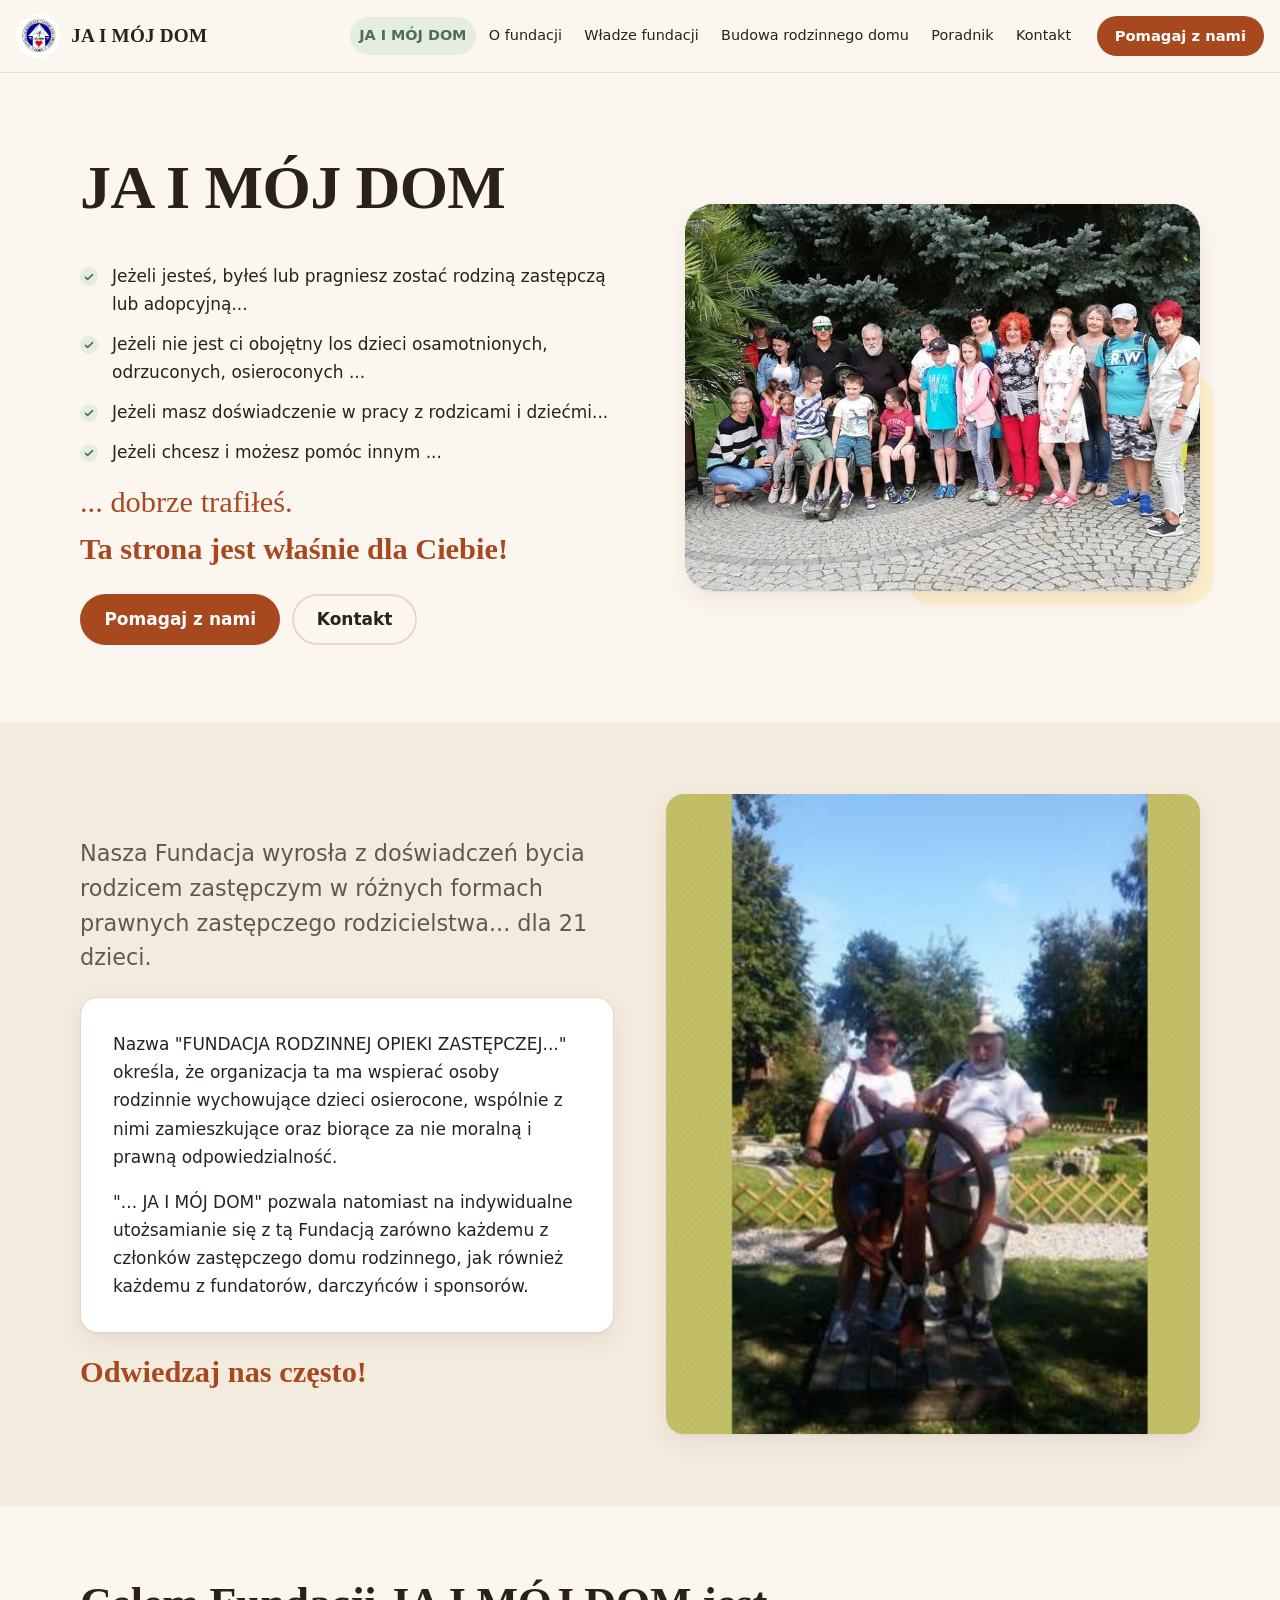
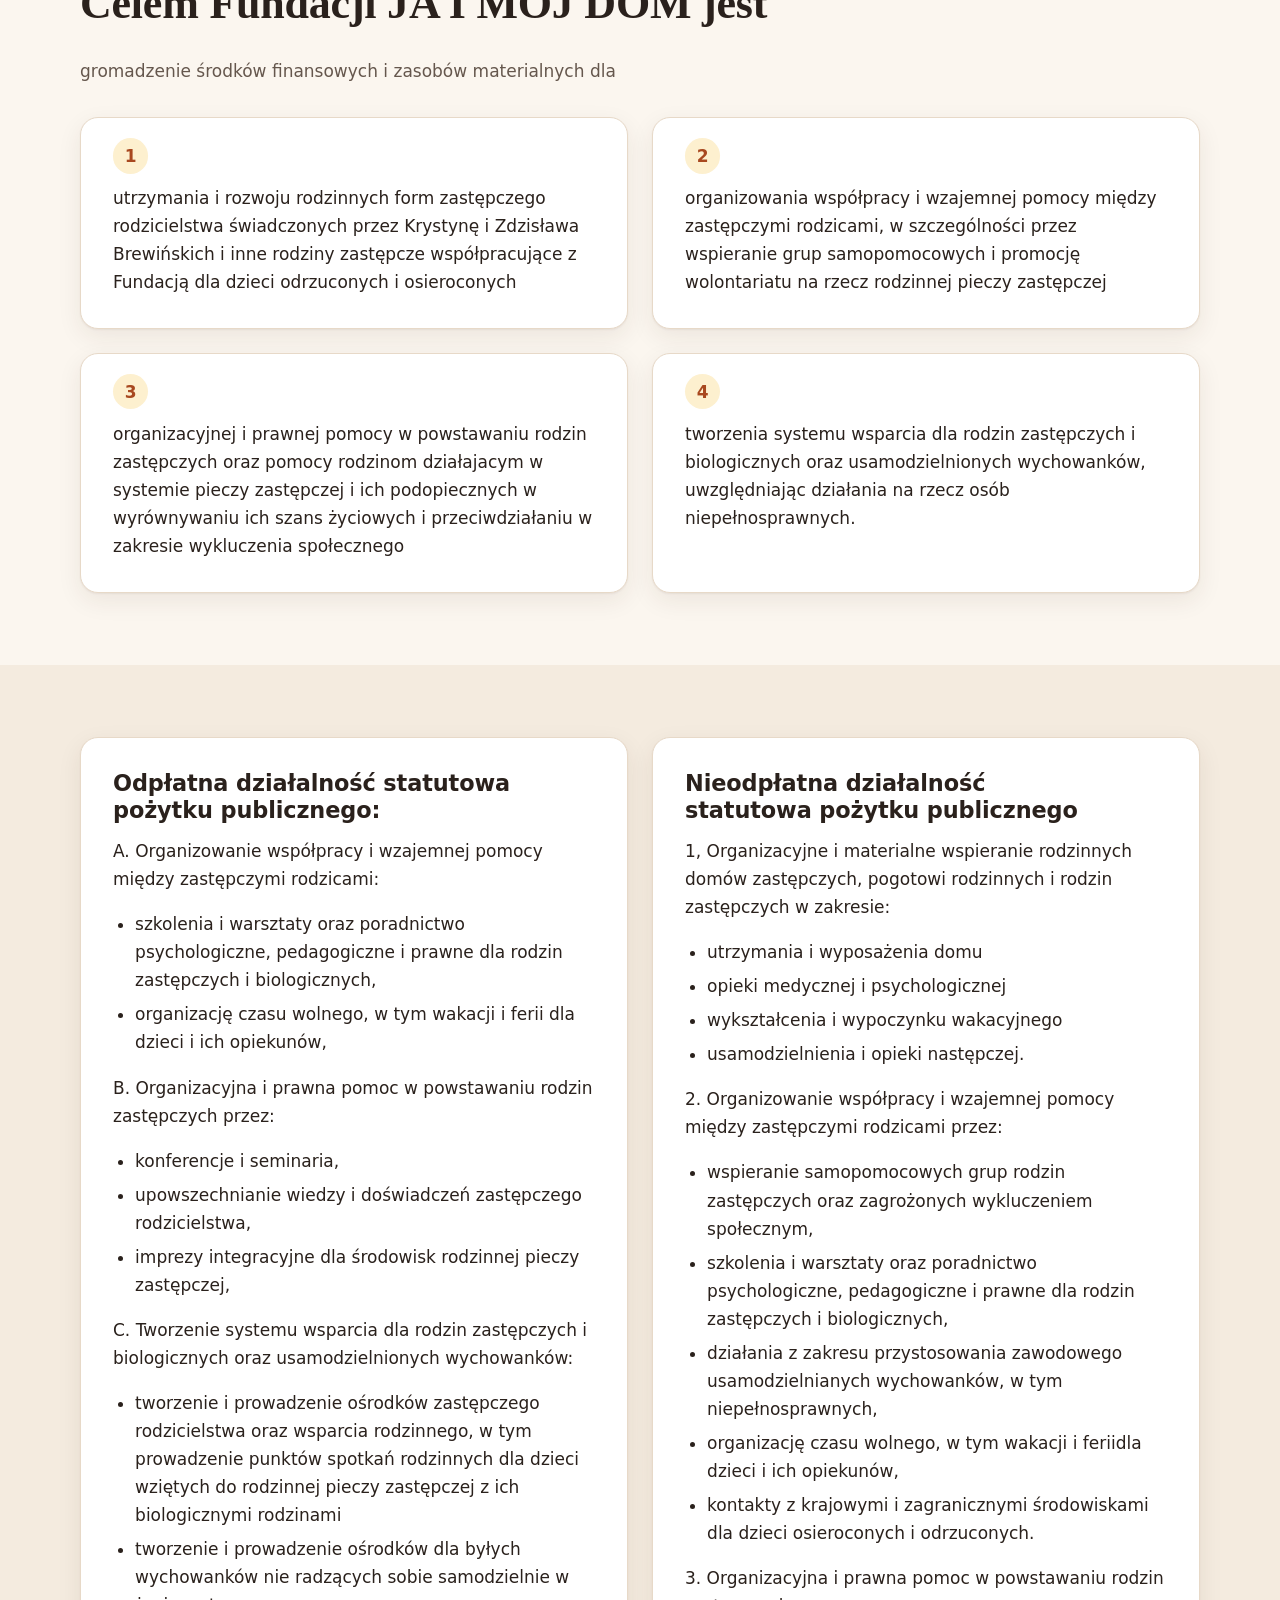
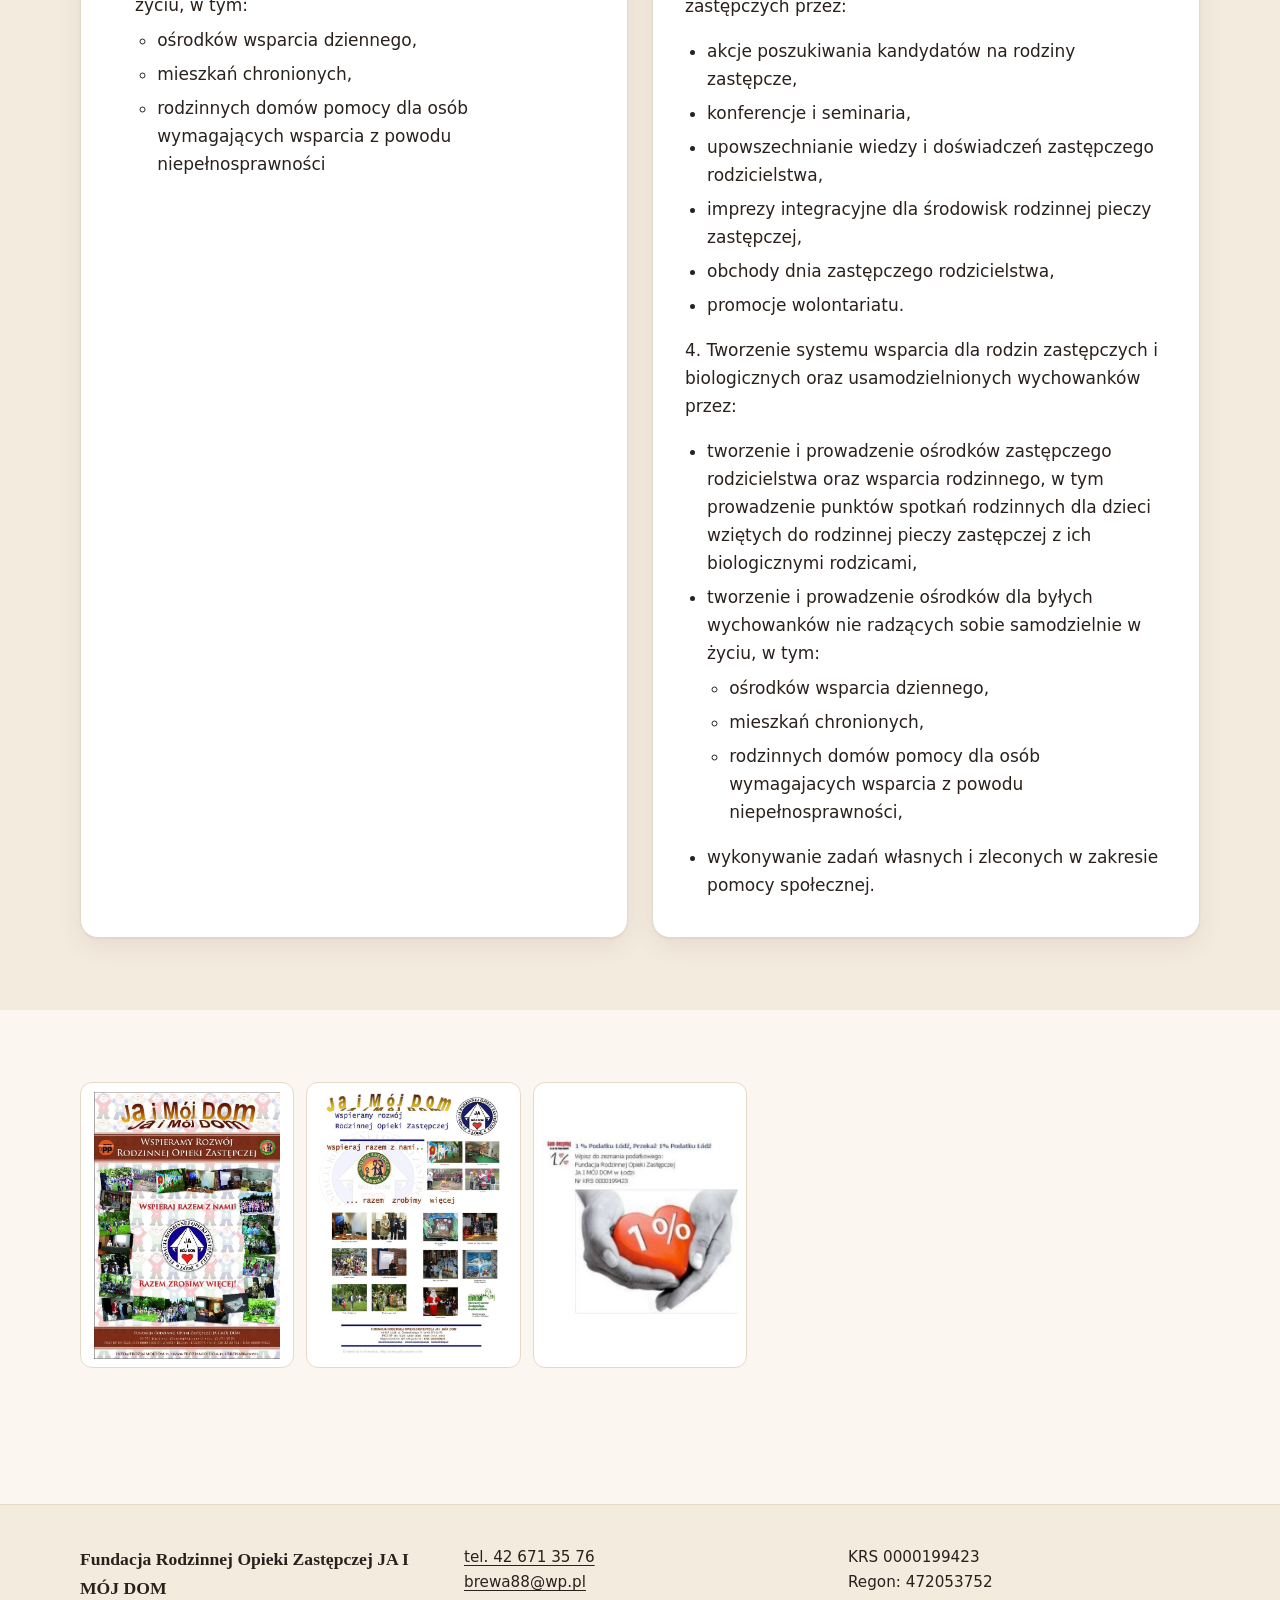
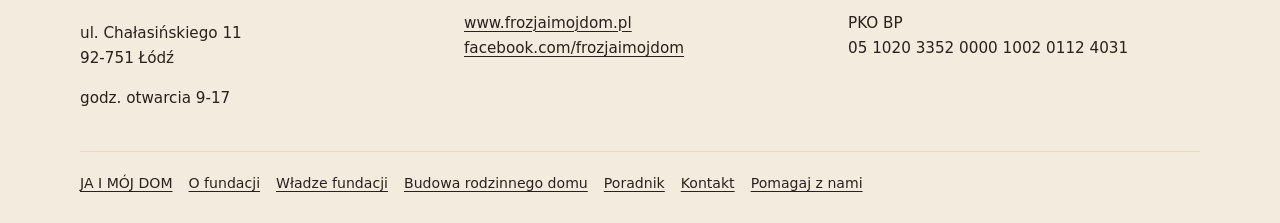
==== commit 0f0eedd4: "Tylko oryginalna treść, 1,5% podatku za 2025" ====
--- a/index.html
+++ b/index.html
@@ -4,14 +4,14 @@
 <meta charset="utf-8">
 <meta name="viewport" content="width=device-width, initial-scale=1">
 <title>Fundacja JA I MÓJ DOM</title>
-<meta name="description" content="Fundacja Rodzinnej Opieki Zastępczej JA I MÓJ DOM z Łodzi wspiera rodziny zastępcze, dzieci osierocone i usamodzielnionych wychowanków.">
+<meta name="description" content="Nasza Fundacja wyrosła z doświadczeń bycia rodzicem zastępczym w różnych formach prawnych zastępczego rodzicielstwa... dla 21 dzieci.">
 <meta name="theme-color" content="#fbf6ef" media="(prefers-color-scheme: light)">
 <meta name="theme-color" content="#1d1916" media="(prefers-color-scheme: dark)">
 <meta property="og:type" content="website">
 <meta property="og:locale" content="pl_PL">
 <meta property="og:site_name" content="Fundacja Rodzinnej Opieki Zastępczej JA I MÓJ DOM">
 <meta property="og:title" content="Fundacja JA I MÓJ DOM">
-<meta property="og:description" content="Fundacja Rodzinnej Opieki Zastępczej JA I MÓJ DOM z Łodzi wspiera rodziny zastępcze, dzieci osierocone i usamodzielnionych wychowanków.">
+<meta property="og:description" content="Nasza Fundacja wyrosła z doświadczeń bycia rodzicem zastępczym w różnych formach prawnych zastępczego rodzicielstwa... dla 21 dzieci.">
 <meta property="og:image" content="images/z-zycia-fundacji-43.jpg">
 <link rel="icon" href="data:image/svg+xml,%3Csvg xmlns='http://www.w3.org/2000/svg' viewBox='0 0 64 64'%3E%3Crect width='64' height='64' rx='14' fill='%23b4532a'/%3E%3Cpath d='M12 31 32 14l20 17v19a2 2 0 0 1-2 2H14a2 2 0 0 1-2-2z' fill='%23fff7ee'/%3E%3Cpath d='M32 47s-10-6-10-12a5.5 5.5 0 0 1 10-3 5.5 5.5 0 0 1 10 3c0 6-10 12-10 12z' fill='%23d9412b'/%3E%3C/svg%3E">
 <link rel="stylesheet" href="style.css">
@@ -25,10 +25,10 @@
 <button class="nav-toggle" type="button" aria-expanded="false" aria-controls="menu"><span class="nav-toggle-bars" aria-hidden="true"></span><span class="visually-hidden">Menu</span></button>
 <nav class="site-nav" id="menu" aria-label="Menu główne">
 <ul role="list">
-<li><a href="index.html" aria-current="page">Start</a></li>
+<li><a href="index.html" aria-current="page">JA I MÓJ DOM</a></li>
 <li><a href="o-fundacji.html">O fundacji</a></li>
-<li><a href="wladze-fundacji.html">Władze</a></li>
-<li><a href="budowa-rodzinnego-domu.html">Budowa domu</a></li>
+<li><a href="wladze-fundacji.html">Władze fundacji</a></li>
+<li><a href="budowa-rodzinnego-domu.html">Budowa rodzinnego domu</a></li>
 <li><a href="poradnik.html">Poradnik</a></li>
 <li><a href="kontakt.html">Kontakt</a></li>
 </ul>
@@ -40,32 +40,35 @@
 <section class="hero">
 <div class="container hero-grid">
 <div>
-<span class="eyebrow">Fundacja Rodzinnej Opieki Zastępczej</span>
 <h1>JA I MÓJ DOM</h1>
-<p class="lead">Nasza Fundacja wyrosła z doświadczeń bycia rodzicem zastępczym w różnych formach prawnych zastępczego rodzicielstwa... dla 21 dzieci.</p>
-<div class="btn-row">
-<a class="btn btn-primary" href="pomagaj-z-nami.html">Pomóż nam</a>
-<a class="btn btn-secondary" href="kontakt.html">Kontakt</a>
-</div>
-</div>
-<div class="hero-media">
-<img src="images/z-zycia-fundacji-43.jpg" width="960" height="623" alt="Wspólne zdjęcie z działalności Fundacji JA I MÓJ DOM" fetchpriority="high">
-<div class="hero-badge"><img src="images/logo.png" width="198" height="198" alt="Logo Fundacji Rodzinnej Opieki Zastępczej JA I MÓJ DOM" loading="lazy" decoding="async"><span><strong>KRS 0000199423</strong>Łódź, ul. Chałasińskiego 11</span></div>
-</div>
-</div>
-</section>
-
-<section class="section section-alt" aria-labelledby="dla-ciebie">
-<div class="container split">
-<div>
-<h2 id="dla-ciebie">Ta strona jest właśnie dla Ciebie!</h2>
-<ul class="checklist">
+<ul class="checklist hero-list">
 <li>Jeżeli jesteś, byłeś lub pragniesz zostać rodziną zastępczą lub adopcyjną...</li>
 <li>Jeżeli nie jest ci obojętny los dzieci osamotnionych, odrzuconych, osieroconych ...</li>
 <li>Jeżeli masz doświadczenie w pracy z rodzicami i dziećmi...</li>
 <li>Jeżeli chcesz i możesz pomóc innym ...</li>
 </ul>
 <p class="highlight">... dobrze trafiłeś.</p>
+<p class="highlight"><strong>Ta strona jest właśnie dla Ciebie!</strong></p>
+<div class="btn-row">
+<a class="btn btn-primary" href="pomagaj-z-nami.html">Pomagaj z nami</a>
+<a class="btn btn-secondary" href="kontakt.html">Kontakt</a>
+</div>
+</div>
+<div class="hero-media">
+<img src="images/z-zycia-fundacji-43.jpg" width="960" height="623" alt="Wspólne zdjęcie z działalności Fundacji JA I MÓJ DOM" fetchpriority="high">
+</div>
+</div>
+</section>
+
+<section class="section section-alt">
+<div class="container split">
+<div>
+<p class="lead">Nasza Fundacja wyrosła z doświadczeń bycia rodzicem zastępczym w różnych formach prawnych zastępczego rodzicielstwa... dla 21 dzieci.</p>
+<div class="card">
+<p>Nazwa "FUNDACJA RODZINNEJ OPIEKI ZASTĘPCZEJ..." określa, że organizacja ta ma wspierać osoby rodzinnie wychowujące dzieci osierocone, wspólnie z nimi zamieszkujące oraz biorące za nie moralną i prawną odpowiedzialność.</p>
+<p>"... JA I MÓJ DOM" pozwala natomiast na indywidualne utożsamianie się z tą Fundacją zarówno każdemu z członków zastępczego domu rodzinnego, jak również każdemu z fundatorów, darczyńców i sponsorów.</p>
+</div>
+<p class="highlight"><strong>Odwiedzaj nas często!</strong></p>
 </div>
 <div class="split-media">
 <img class="crop-portrait" src="images/start-01.jpg" width="1080" height="1320" alt="Zdjęcie z działalności Fundacji" loading="lazy" decoding="async">
@@ -73,30 +76,11 @@
 </div>
 </section>
 
-<section class="section" aria-labelledby="nazwa">
-<div class="container">
-<div class="section-head">
-<h2 id="nazwa">Skąd nasza nazwa</h2>
-</div>
-<div class="grid grid-2">
-<div class="card">
-<span class="tag">Fundacja Rodzinnej Opieki Zastępczej</span>
-<p>Nazwa "FUNDACJA RODZINNEJ OPIEKI ZASTĘPCZEJ..." określa, że organizacja ta ma wspierać osoby rodzinnie wychowujące dzieci osierocone, wspólnie z nimi zamieszkujące oraz biorące za nie moralną i prawną odpowiedzialność.</p>
-</div>
-<div class="card">
-<span class="tag">JA I MÓJ DOM</span>
-<p>"... JA I MÓJ DOM" pozwala natomiast na indywidualne utożsamianie się z tą Fundacją zarówno każdemu z członków zastępczego domu rodzinnego, jak również każdemu z fundatorów, darczyńców i sponsorów.</p>
-</div>
-</div>
-<p class="highlight">Odwiedzaj nas często!</p>
-</div>
-</section>
-
-<section class="section section-alt" aria-labelledby="cel">
+<section class="section" aria-labelledby="cel">
 <div class="container">
 <div class="section-head">
 <h2 id="cel">Celem Fundacji JA I MÓJ DOM jest</h2>
-<p>gromadzenie środków finansowych i zasobów materialnych dla:</p>
+<p>gromadzenie środków finansowych i zasobów materialnych dla</p>
 </div>
 <div class="grid grid-2 num-cards">
 <div class="card num-card"><p>utrzymania i rozwoju rodzinnych form zastępczego rodzicielstwa świadczonych przez Krystynę i Zdzisława Brewińskich i inne rodziny zastępcze współpracujące z Fundacją dla dzieci odrzuconych i osieroconych</p></div>
@@ -107,14 +91,10 @@
 </div>
 </section>
 
-<section class="section" aria-labelledby="dzialalnosc">
-<div class="container">
-<div class="section-head">
-<h2 id="dzialalnosc">Działalność statutowa pożytku publicznego</h2>
-</div>
-<div class="grid grid-2">
+<section class="section section-alt">
+<div class="container grid grid-2">
 <div class="card">
-<h3>Odpłatna działalność statutowa pożytku publicznego</h3>
+<h2 class="h-card">Odpłatna działalność statutowa pożytku publicznego:</h2>
 <p>A. Organizowanie współpracy i wzajemnej pomocy między zastępczymi rodzicami:</p>
 <ul><li>szkolenia i warsztaty oraz poradnictwo psychologiczne, pedagogiczne i prawne dla rodzin zastępczych i biologicznych,</li><li>organizację czasu wolnego, w tym wakacji i ferii dla dzieci i ich opiekunów,</li></ul>
 <p>B. Organizacyjna i prawna pomoc w powstawaniu rodzin zastępczych przez:</p>
@@ -123,8 +103,8 @@
 <ul><li>tworzenie i prowadzenie ośrodków zastępczego rodzicielstwa oraz wsparcia rodzinnego, w tym prowadzenie punktów spotkań rodzinnych dla dzieci wziętych do rodzinnej pieczy zastępczej z ich biologicznymi rodzinami</li><li>tworzenie i prowadzenie ośrodków dla byłych wychowanków nie radzących sobie samodzielnie w życiu, w tym:<ul><li>ośrodków wsparcia dziennego,</li><li>mieszkań chronionych,</li><li>rodzinnych domów pomocy dla osób wymagających wsparcia z powodu niepełnosprawności</li></ul></li></ul>
 </div>
 <div class="card">
-<h3>Nieodpłatna działalność statutowa pożytku publicznego</h3>
-<p>1. Organizacyjne i materialne wspieranie rodzinnych domów zastępczych, pogotowi rodzinnych i rodzin zastępczych w zakresie:</p>
+<h2 class="h-card">Nieodpłatna działalność statutowa pożytku publicznego</h2>
+<p>1, Organizacyjne i materialne wspieranie rodzinnych domów zastępczych, pogotowi rodzinnych i rodzin zastępczych w zakresie:</p>
 <ul><li>utrzymania i wyposażenia domu</li><li>opieki medycznej i psychologicznej</li><li>wykształcenia i wypoczynku wakacyjnego</li><li>usamodzielnienia i opieki następczej.</li></ul>
 <p>2. Organizowanie współpracy i wzajemnej pomocy między zastępczymi rodzicami przez:</p>
 <ul><li>wspieranie samopomocowych grup rodzin zastępczych oraz zagrożonych wykluczeniem społecznym,</li><li>szkolenia i warsztaty oraz poradnictwo psychologiczne, pedagogiczne i prawne dla rodzin zastępczych i biologicznych,</li><li>działania z zakresu przystosowania zawodowego usamodzielnianych wychowanków, w tym niepełnosprawnych,</li><li>organizację czasu wolnego, w tym wakacji i feriidla dzieci i ich opiekunów,</li><li>kontakty z krajowymi i zagranicznymi środowiskami dla dzieci osieroconych i odrzuconych.</li></ul>
@@ -134,41 +114,16 @@
 <ul><li>tworzenie i prowadzenie ośrodków zastępczego rodzicielstwa oraz wsparcia rodzinnego, w tym prowadzenie punktów spotkań rodzinnych dla dzieci wziętych do rodzinnej pieczy zastępczej z ich biologicznymi rodzicami,</li><li>tworzenie i prowadzenie ośrodków dla byłych wychowanków nie radzących sobie samodzielnie w życiu, w tym:<ul><li>ośrodków wsparcia dziennego,</li><li>mieszkań chronionych,</li><li>rodzinnych domów pomocy dla osób wymagajacych wsparcia z powodu niepełnosprawności,</li></ul></li><li>wykonywanie zadań własnych i zleconych w zakresie pomocy społecznej.</li></ul>
 </div>
 </div>
-</div>
-</section>
-
-<section class="section" aria-labelledby="wesprzyj">
-<div class="container">
-<div class="support">
-<div>
-<h2 id="wesprzyj">Pomagaj z nami</h2>
-<p>Każdy może mieć swój udział w realizacji zadań statutowych naszej Fundacji, wspierając nas przez darowizny finansowe, rzeczowe lub przez przekazanie swojego 1% podatku dochodowego.</p>
-<div class="btn-row">
-<a class="btn btn-primary" href="pomagaj-z-nami.html">Jak pomóc</a>
-<a class="btn btn-secondary" href="kontakt.html">Kontakt</a>
-</div>
-</div>
-<div class="pay-stack">
-<div class="pay"><span><span class="pay-label">Nr KRS</span><span class="pay-value">0000199423</span></span><button class="copy-btn" type="button" data-copy="0000199423">Kopiuj</button></div>
-<div class="pay"><span><span class="pay-label">Konto PKO BP</span><span class="pay-value">05 1020 3352 0000 1002 0112 4031</span></span><button class="copy-btn" type="button" data-copy="05102033520000100201124031">Kopiuj</button></div>
-</div>
-</div>
-</div>
-</section>
-
-<section class="section section-alt" aria-labelledby="materialy">
-<div class="container">
-<div class="section-head">
-<h2 id="materialy">Materiały Fundacji</h2>
-</div>
-<div class="gallery-contain">
+</section>
+
+<section class="section">
+<div class="container gallery-contain">
 <ul class="gallery" role="list">
 <li><a href="images/start-02.jpg" class="gallery-link" data-w="595" data-h="855"><img src="images/thumbs/start-02.jpg" width="595" height="855" alt="Plakat Fundacji JA I MÓJ DOM „Wspieraj razem z nami”" loading="lazy" decoding="async"></a></li>
 <li><a href="images/start-03.jpg" class="gallery-link" data-w="1240" data-h="1754"><img src="images/thumbs/start-03.jpg" width="640" height="905" alt="Plakat Fundacji JA I MÓJ DOM ze zdjęciami z działalności" loading="lazy" decoding="async"></a></li>
 <li><a href="images/start-04.jpg" class="gallery-link" data-w="462" data-h="415"><img src="images/thumbs/start-04.jpg" width="462" height="415" alt="Grafika: 1% podatku dla Fundacji JA I MÓJ DOM, KRS 0000199423" loading="lazy" decoding="async"></a></li>
 </ul>
 </div>
-</div>
 </section>
 
 </main>
@@ -189,14 +144,13 @@
 </div>
 </div>
 <div class="container footer-bottom">
-<nav aria-label="Menu w stopce"><ul role="list"><li><a href="index.html">Start</a></li>
+<nav aria-label="Menu w stopce"><ul role="list"><li><a href="index.html">JA I MÓJ DOM</a></li>
 <li><a href="o-fundacji.html">O fundacji</a></li>
-<li><a href="wladze-fundacji.html">Władze</a></li>
-<li><a href="budowa-rodzinnego-domu.html">Budowa domu</a></li>
+<li><a href="wladze-fundacji.html">Władze fundacji</a></li>
+<li><a href="budowa-rodzinnego-domu.html">Budowa rodzinnego domu</a></li>
 <li><a href="poradnik.html">Poradnik</a></li>
 <li><a href="kontakt.html">Kontakt</a></li>
 <li><a href="pomagaj-z-nami.html">Pomagaj z nami</a></li></ul></nav>
-<p>© Fundacja Rodzinnej Opieki Zastępczej JA I MÓJ DOM</p>
 </div>
 </footer>
 <dialog class="lightbox" aria-label="Podgląd zdjęcia">
--- a/style.css
+++ b/style.css
@@ -113,7 +113,7 @@
 .brand-name { font-family: var(--font-serif); font-weight: 700; font-size: 1.2rem; letter-spacing: .01em; }
 
 .site-nav { display: flex; align-items: center; gap: 1rem; }
-.site-nav ul { display: flex; gap: .2rem; list-style: none; margin: 0; padding: 0; }
+.site-nav ul { display: flex; flex-wrap: wrap; gap: .2rem; list-style: none; margin: 0; padding: 0; }
 .site-nav li { margin: 0; }
 .site-nav ul a {
   display: block; padding: .5rem .7rem; border-radius: 999px;
@@ -138,7 +138,7 @@
 .nav-toggle[aria-expanded="true"] .nav-toggle-bars::before { transform: translateY(6px) rotate(45deg); }
 .nav-toggle[aria-expanded="true"] .nav-toggle-bars::after { transform: translateY(-6px) rotate(-45deg); }
 
-@media (max-width: 1020px) {
+@media (max-width: 1180px) {
   .js .nav-toggle { display: inline-flex; }
   .site-nav { flex-wrap: wrap; }
   .js .site-nav {
@@ -408,3 +408,16 @@
 .chapters { margin-top: 1.5rem; }
 .h-card { font-family: var(--font); font-size: var(--step-1); }
 .crop-portrait { aspect-ratio: 4 / 5; object-fit: cover; width: 100%; max-height: 640px; }
+.steps li { grid-template-columns: 1fr; }
+.steps li::before { content: none; }
+.h-step { font-family: var(--font); font-size: 1.1rem; margin-bottom: .4em; }
+.steps .card > :last-child { margin-bottom: 0; }
+.hero-list { margin-top: 1.25rem; }
+.hero .highlight { margin-top: .5rem; }
+.site-header .container { width: min(100% - 2rem, 1280px); }
+.site-nav ul a, .site-nav .btn { white-space: nowrap; }
+@media (min-width: 1181px) {
+  .site-nav ul { flex-wrap: nowrap; }
+  .site-nav ul a { padding: .45rem .6rem; font-size: .9rem; }
+  .brand-small { display: none; }
+}
